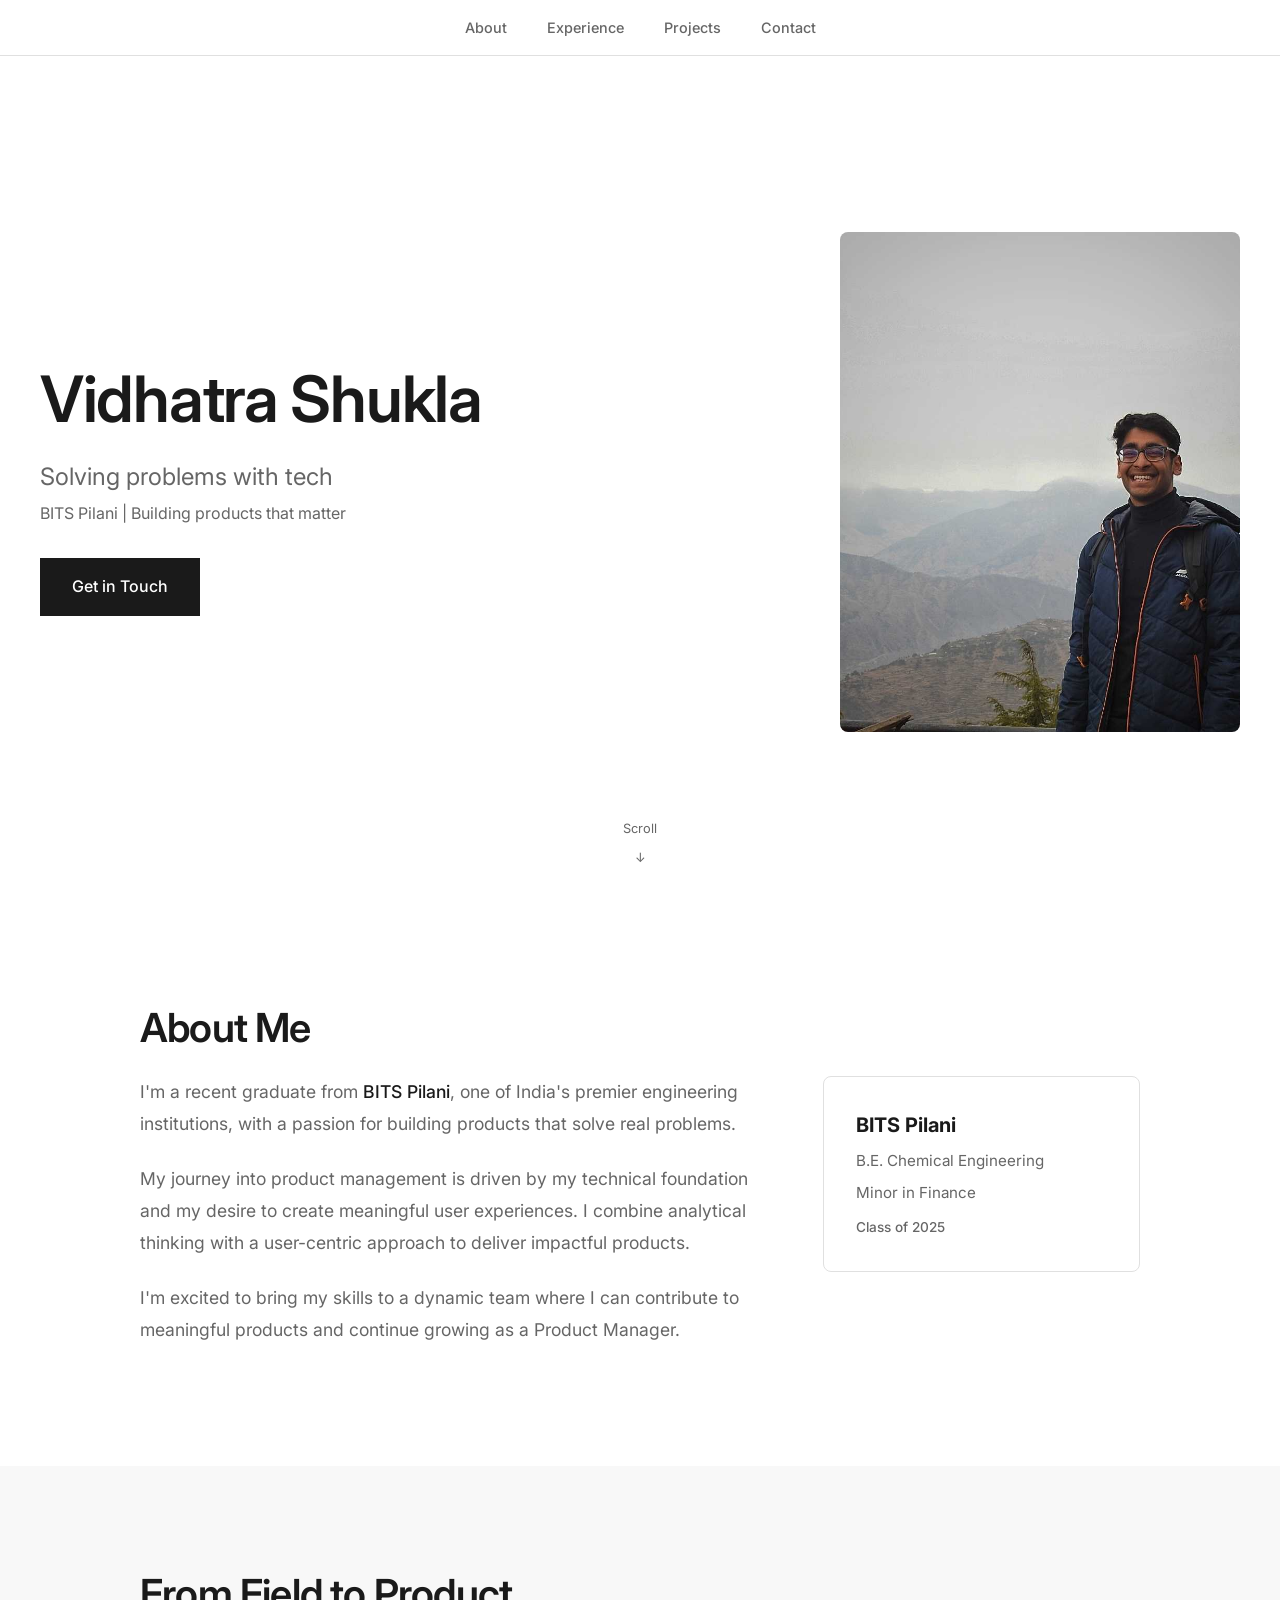
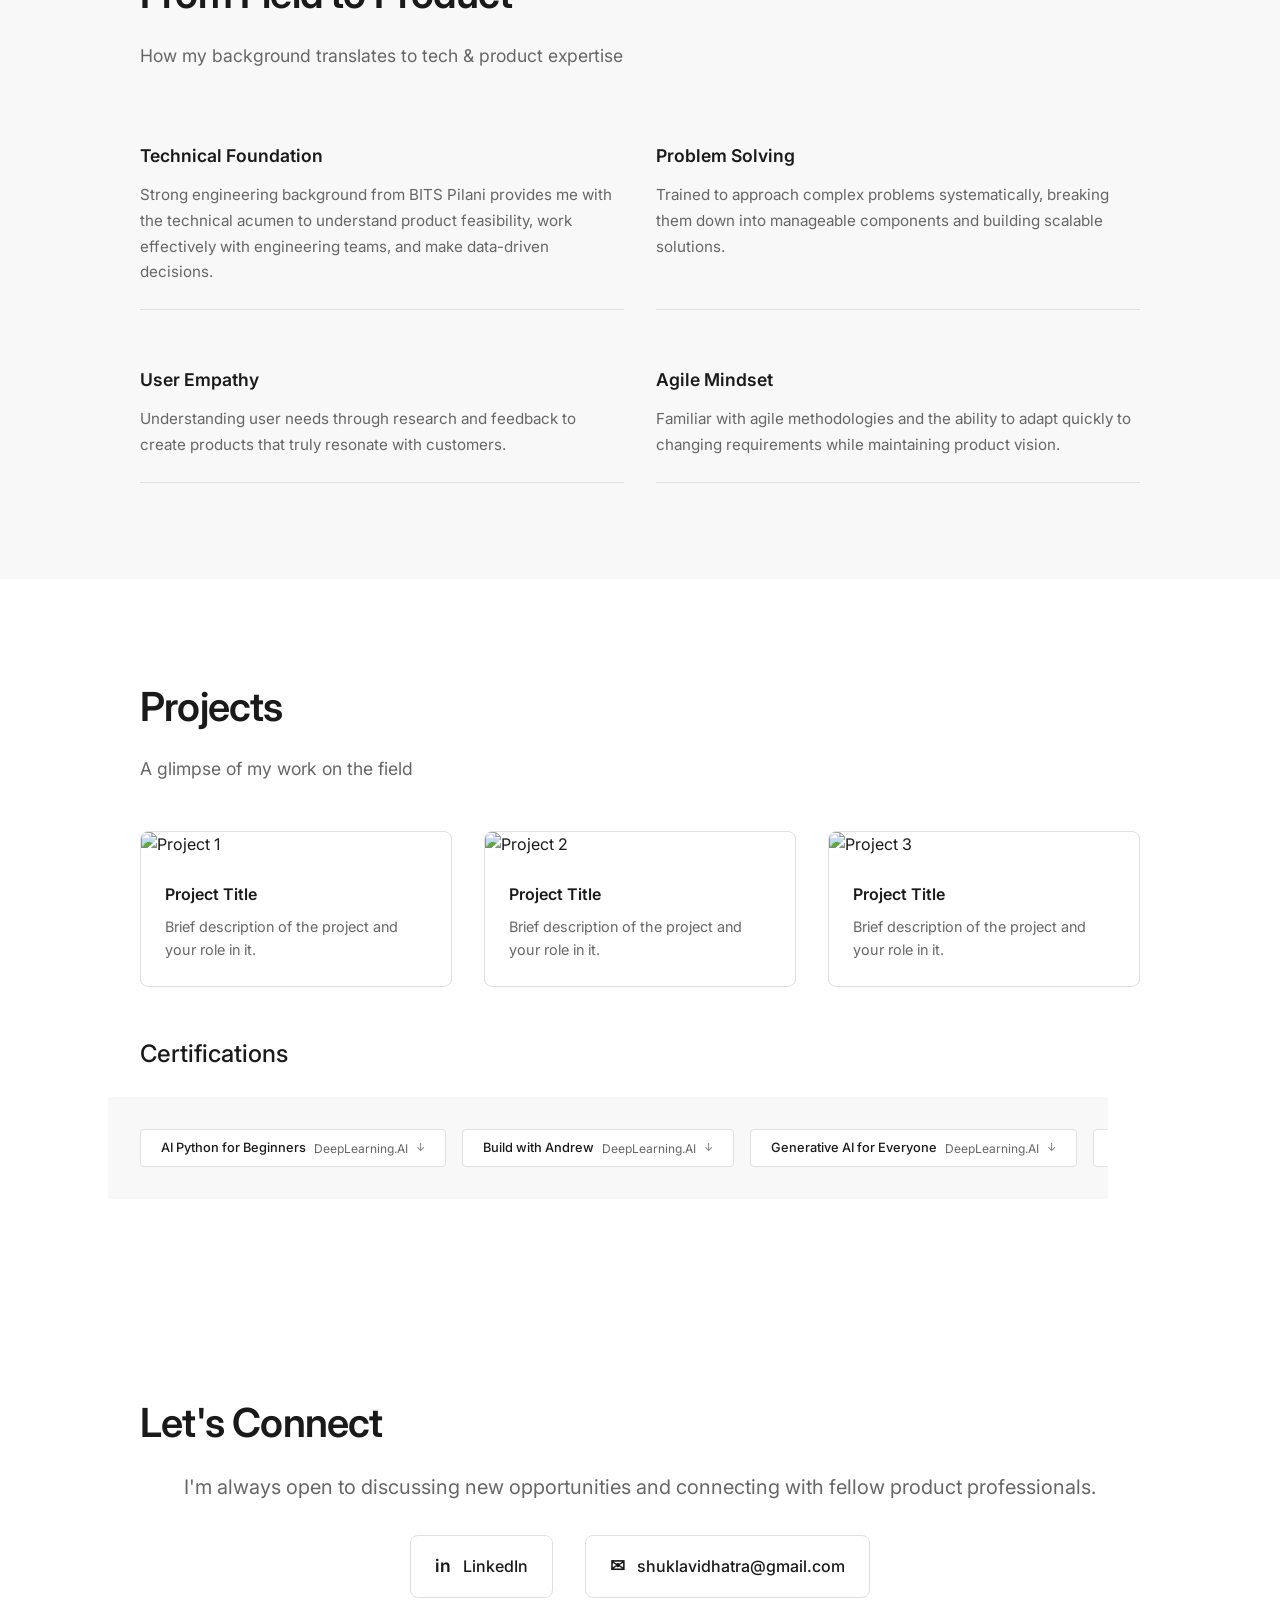
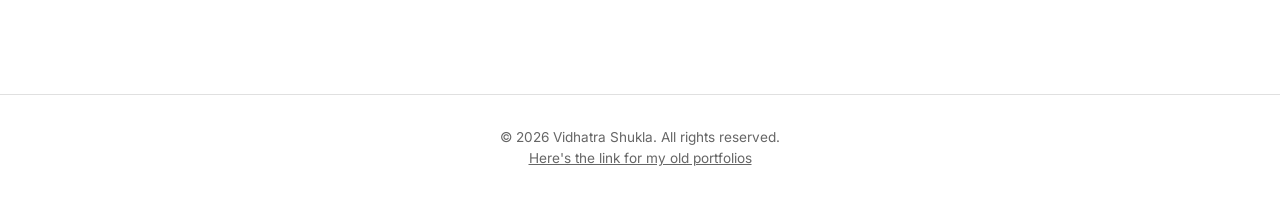
==== index.html @ 0bc6d3aa "Inline certificates in HTML to fix production loading issue" ====
<!DOCTYPE html>
<html lang="en">
<head>
    <meta charset="UTF-8">
    <meta name="viewport" content="width=device-width, initial-scale=1.0">
    <title>Vidhatra Shukla</title>
    <link rel="stylesheet" href="style.css">
    <link rel="preconnect" href="https://fonts.googleapis.com">
    <link rel="preconnect" href="https://fonts.gstatic.com" crossorigin>
    <link href="https://fonts.googleapis.com/css2?family=Inter:wght@300;400;500;600&display=swap" rel="stylesheet">
</head>
<body>
    <nav class="navbar">
        <div class="nav-links">
            <a href="#about">About</a>
            <a href="#experience">Experience</a>
            <a href="#projects">Projects</a>
            <a href="#contact">Contact</a>
        </div>
    </nav>

    <section id="hero" class="hero">
        <div class="hero-content">
            <div class="hero-text">
                <h1>Vidhatra Shukla</h1>
                <p class="tagline">Solving problems with tech</p>
                <p class="tagline-sub">BITS Pilani | Building products that matter</p>
                <a href="#contact" class="cta-button">Get in Touch</a>
            </div>
            <div class="hero-image">
                <img src="assets/images/vidhatra.jpg" alt="Vidhatra Shukla">
            </div>
        </div>
        <div class="scroll-indicator">
            <span>Scroll</span>
            <div class="arrow">↓</div>
        </div>
    </section>

    <section id="about" class="section">
        <div class="container">
            <h2 class="section-title">About Me</h2>
            <div class="about-content">
                <div class="about-text">
                    <p>I'm a recent graduate from <strong>BITS Pilani</strong>, one of India's premier engineering institutions, with a passion for building products that solve real problems.</p>
                    <p>My journey into product management is driven by my technical foundation and my desire to create meaningful user experiences. I combine analytical thinking with a user-centric approach to deliver impactful products.</p>
                    <p>I'm excited to bring my skills to a dynamic team where I can contribute to meaningful products and continue growing as a Product Manager.</p>
                </div>
                <div class="about-highlight">
                    <div class="highlight-card">
                        <h3>BITS Pilani</h3>
                        <p>B.E. Chemical Engineering</p>
                        <p>Minor in Finance</p>
                        <span class="year">Class of 2025</span>
                    </div>
                </div>
            </div>
        </div>
    </section>

    <section id="experience" class="section bg-light">
        <div class="container">
            <h2 class="section-title">From Field to Product</h2>
            <p class="section-subtitle">How my background translates to tech & product expertise</p>
            <div class="expertise-grid">
                <div class="expertise-card">
                    <h3>Technical Foundation</h3>
                    <p>Strong engineering background from BITS Pilani provides me with the technical acumen to understand product feasibility, work effectively with engineering teams, and make data-driven decisions.</p>
                </div>
                <div class="expertise-card">
                    <h3>Problem Solving</h3>
                    <p>Trained to approach complex problems systematically, breaking them down into manageable components and building scalable solutions.</p>
                </div>
                <div class="expertise-card">
                    <h3>User Empathy</h3>
                    <p>Understanding user needs through research and feedback to create products that truly resonate with customers.</p>
                </div>
                <div class="expertise-card">
                    <h3>Agile Mindset</h3>
                    <p>Familiar with agile methodologies and the ability to adapt quickly to changing requirements while maintaining product vision.</p>
                </div>
            </div>
        </div>
    </section>

    <section id="projects" class="section">
        <div class="container">
            <h2 class="section-title">Projects</h2>
            <p class="section-subtitle">A glimpse of my work on the field</p>
            <div class="projects-grid">
                <div class="project-card">
                    <div class="project-image">
                        <img src="https://placehold.co/600x400/1a1a1a/fff?text=Project+1" alt="Project 1">
                    </div>
                    <div class="project-content">
                        <h3>Project Title</h3>
                        <p>Brief description of the project and your role in it.</p>
                    </div>
                </div>
                <div class="project-card">
                    <div class="project-image">
                        <img src="https://placehold.co/600x400/1a1a1a/fff?text=Project+2" alt="Project 2">
                    </div>
                    <div class="project-content">
                        <h3>Project Title</h3>
                        <p>Brief description of the project and your role in it.</p>
                    </div>
                </div>
                <div class="project-card">
                    <div class="project-image">
                        <img src="https://placehold.co/600x400/1a1a1a/fff?text=Project+3" alt="Project 3">
                    </div>
                    <div class="project-content">
                        <h3>Project Title</h3>
                        <p>Brief description of the project and your role in it.</p>
                    </div>
                </div>
            </div>
            
            <h3 class="subsection-title">Certifications</h3>
            <div class="cert-slider">
                <div class="cert-track" id="cert-track">
                </div>
            </div>
        </div>
    </section>

    <section id="contact" class="section">
        <div class="container">
            <h2 class="section-title">Let's Connect</h2>
            <p class="contact-text">I'm always open to discussing new opportunities and connecting with fellow product professionals.</p>
            <div class="contact-links">
                <a href="https://www.linkedin.com/in/vidhatra-shukla/" target="_blank" class="contact-link">
                    <span class="link-icon">in</span>
                    LinkedIn
                </a>
                <a href="mailto:shuklavidhatra@gmail.com" class="contact-link">
                    <span class="link-icon">✉</span>
                    shuklavidhatra@gmail.com
                </a>
            </div>
        </div>
    </section>

    <footer>
        <p>© 2026 Vidhatra Shukla. All rights reserved.</p>
        <p><a href="old-portfolios/">Here's the link for my old portfolios</a></p>
    </footer>

    <script>
        const certificates = [
            {
                name: "AI Python for Beginners",
                issuer: "DeepLearning.AI",
                url: "https://learn.deeplearning.ai/courses/ai-python-for-beginners"
            },
            {
                name: "Build with Andrew",
                issuer: "DeepLearning.AI",
                url: "https://learn.deeplearning.ai/courses/build-with-andrew"
            },
            {
                name: "Generative AI for Everyone",
                issuer: "DeepLearning.AI",
                url: "https://learn.deeplearning.ai/courses/generative-ai-for-everyone"
            },
            {
                name: "Orchestrating Workflows for GenAI",
                issuer: "DeepLearning.AI",
                url: "https://learn.deeplearning.ai/courses/orchestrating-workflows-for-genai-applications"
            }
        ];

        document.addEventListener('DOMContentLoaded', function() {
            document.querySelectorAll('a[href^="#"]').forEach(anchor => {
                anchor.addEventListener('click', function (e) {
                    e.preventDefault();
                    document.querySelector(this.getAttribute('href')).scrollIntoView({
                        behavior: 'smooth'
                    });
                });
            });

            const certTrack = document.getElementById('cert-track');
            if (certTrack) {
                certificates.forEach(cert => {
                    const certCard = document.createElement('a');
                    certCard.className = 'cert-card';
                    certCard.href = cert.url;
                    certCard.target = '_blank';
                    certCard.innerHTML = '<h3>' + cert.name + '</h3><p>' + cert.issuer + '</p><span class="cert-icon">↓</span>';
                    certTrack.appendChild(certCard);
                });

                certTrack.innerHTML += certTrack.innerHTML;
            }
        });
    </script>
</body>
</html>
---- style.css ----
* {
    margin: 0;
    padding: 0;
    box-sizing: border-box;
}

:root {
    --bg-primary: #ffffff;
    --bg-secondary: #f8f8f8;
    --text-primary: #1a1a1a;
    --text-secondary: #666666;
    --accent: #1a1a1a;
    --border: #e0e0e0;
    --font-main: 'Inter', -apple-system, BlinkMacSystemFont, sans-serif;
}

html {
    scroll-behavior: smooth;
}

body {
    font-family: var(--font-main);
    background-color: var(--bg-primary);
    color: var(--text-primary);
    line-height: 1.6;
}

/* Navigation */
.navbar {
    position: fixed;
    top: 0;
    left: 0;
    right: 0;
    background: rgba(255, 255, 255, 0.95);
    backdrop-filter: blur(10px);
    z-index: 1000;
    padding: 1rem 2rem;
    border-bottom: 1px solid var(--border);
}

.nav-links {
    display: flex;
    justify-content: center;
    gap: 2.5rem;
}

.nav-links a {
    text-decoration: none;
    color: var(--text-secondary);
    font-size: 0.9rem;
    font-weight: 500;
    transition: color 0.3s ease;
}

.nav-links a:hover {
    color: var(--text-primary);
}

/* Hero Section */
.hero {
    min-height: 100vh;
    display: flex;
    flex-direction: column;
    justify-content: center;
    padding: 6rem 2rem 2rem;
    position: relative;
}

.hero-content {
    max-width: 1200px;
    margin: 0 auto;
    display: flex;
    align-items: center;
    justify-content: space-between;
    gap: 4rem;
    width: 100%;
}

.hero-text {
    flex: 1;
}

.hero-text h1 {
    font-size: 4rem;
    font-weight: 600;
    letter-spacing: -0.02em;
    margin-bottom: 0.5rem;
}

.tagline {
    font-size: 1.5rem;
    color: var(--text-secondary);
    font-weight: 400;
    margin-bottom: 0.25rem;
}

.tagline-sub {
    font-size: 1rem;
    color: var(--text-secondary);
    margin-bottom: 2rem;
}

.cta-button {
    display: inline-block;
    padding: 1rem 2rem;
    background: var(--text-primary);
    color: white;
    text-decoration: none;
    font-weight: 500;
    transition: all 0.3s ease;
}

.cta-button:hover {
    background: #333;
    transform: translateY(-2px);
}

.hero-image {
    flex: 0 0 400px;
    display: flex;
    justify-content: center;
}

.hero-image img {
    width: 100%;
    height: 500px;
    object-fit: cover;
    object-position: center;
    border-radius: 8px;
}

.scroll-indicator {
    position: absolute;
    bottom: 2rem;
    left: 50%;
    transform: translateX(-50%);
    display: flex;
    flex-direction: column;
    align-items: center;
    gap: 0.5rem;
    color: var(--text-secondary);
    font-size: 0.8rem;
}

.arrow {
    animation: bounce 2s infinite;
}

@keyframes bounce {
    0%, 20%, 50%, 80%, 100% { transform: translateY(0); }
    40% { transform: translateY(10px); }
    60% { transform: translateY(5px); }
}

/* Sections */
.section {
    padding: 6rem 2rem;
}

.container {
    max-width: 1000px;
    margin: 0 auto;
}

.bg-light {
    background-color: var(--bg-secondary);
}

.section-title {
    font-size: 2.5rem;
    font-weight: 600;
    margin-bottom: 1rem;
    letter-spacing: -0.02em;
}

.section-subtitle {
    font-size: 1.1rem;
    color: var(--text-secondary);
    margin-bottom: 3rem;
}

/* About Section */
.about-content {
    display: grid;
    grid-template-columns: 2fr 1fr;
    gap: 3rem;
    align-items: start;
}

.about-text p {
    font-size: 1.1rem;
    color: var(--text-secondary);
    margin-bottom: 1.5rem;
    line-height: 1.8;
}

.about-text strong {
    color: var(--text-primary);
    font-weight: 500;
}

.highlight-card {
    background: var(--bg-primary);
    padding: 2rem;
    border: 1px solid var(--border);
    border-radius: 8px;
}

.highlight-card h3 {
    font-size: 1.25rem;
    margin-bottom: 0.5rem;
}

.highlight-card p {
    color: var(--text-secondary);
    font-size: 0.95rem;
    margin-bottom: 0.5rem;
}

.highlight-card .year {
    font-size: 0.85rem;
    color: var(--text-secondary);
    font-weight: 500;
}

/* Certifications - Horizontal Moving Band */
.cert-slider {
    overflow: hidden;
    width: 100%;
    padding: 2rem 0;
    background: var(--bg-secondary);
    margin: 0 -2rem;
    padding-left: 2rem;
    padding-right: 2rem;
}

.cert-track {
    display: flex;
    gap: 1rem;
    width: max-content;
    animation: scroll 45s linear infinite;
}

.cert-track:hover {
    animation-play-state: paused;
}

@keyframes scroll {
    0% { transform: translateX(0); }
    100% { transform: translateX(-50%); }
}

.cert-card {
    flex: 0 0 auto;
    background: var(--bg-primary);
    padding: 0.5rem 1.25rem;
    border: 1px solid var(--border);
    border-radius: 4px;
    white-space: nowrap;
    transition: all 0.3s ease;
    text-decoration: none;
    color: var(--text-primary);
    display: inline-flex;
    align-items: center;
    cursor: pointer;
}

.cert-card:hover {
    border-color: var(--text-primary);
    background: var(--text-primary);
    color: var(--bg-primary);
}

.cert-card h3 {
    font-size: 0.8rem;
    font-weight: 500;
    margin: 0;
    display: inline;
}

.cert-card p {
    font-size: 0.75rem;
    color: var(--text-secondary);
    margin: 0;
    display: inline;
    margin-left: 0.5rem;
}

.cert-card:hover p {
    color: var(--bg-primary);
    opacity: 0.8;
}

.cert-icon {
    margin-left: 0.5rem;
    font-size: 0.7rem;
    opacity: 0.6;
}

.cert-card:hover .cert-icon {
    opacity: 1;
}

.subsection-title {
    font-size: 1.5rem;
    font-weight: 500;
    margin-top: 3rem;
    margin-bottom: 1.5rem;
    color: var(--text-primary);
}

.cert-download {
    display: inline-block;
    font-size: 0.85rem;
    color: var(--text-primary);
    text-decoration: underline;
    font-weight: 500;
}

.cert-download:hover {
    color: var(--text-secondary);
}

/* Expertise */
.expertise-grid {
    display: grid;
    grid-template-columns: repeat(2, 1fr);
    gap: 2rem;
}

.expertise-card {
    padding: 1.5rem 0;
    border-bottom: 1px solid var(--border);
}

.expertise-card h3 {
    font-size: 1.1rem;
    font-weight: 600;
    margin-bottom: 0.75rem;
}

.expertise-card p {
    color: var(--text-secondary);
    font-size: 0.95rem;
    line-height: 1.7;
}

/* Projects */
.projects-grid {
    display: grid;
    grid-template-columns: repeat(3, 1fr);
    gap: 2rem;
}

.project-card {
    background: var(--bg-primary);
    border-radius: 8px;
    overflow: hidden;
    border: 1px solid var(--border);
    transition: all 0.3s ease;
}

.project-card:hover {
    transform: translateY(-4px);
    box-shadow: 0 10px 30px rgba(0, 0, 0, 0.1);
}

.project-image img {
    width: 100%;
    height: 200px;
    object-fit: cover;
}

.project-content {
    padding: 1.5rem;
}

.project-content h3 {
    font-size: 1rem;
    font-weight: 600;
    margin-bottom: 0.5rem;
}

.project-content p {
    font-size: 0.9rem;
    color: var(--text-secondary);
}

/* Contact */
.contact-text {
    font-size: 1.25rem;
    color: var(--text-secondary);
    margin-bottom: 2rem;
    text-align: center;
}

.contact-links {
    display: flex;
    justify-content: center;
    gap: 2rem;
}

.contact-link {
    display: flex;
    align-items: center;
    gap: 0.75rem;
    text-decoration: none;
    color: var(--text-primary);
    font-size: 1rem;
    font-weight: 500;
    padding: 1rem 1.5rem;
    border: 1px solid var(--border);
    border-radius: 8px;
    transition: all 0.3s ease;
}

.contact-link:hover {
    border-color: var(--text-primary);
    background: var(--bg-secondary);
}

.link-icon {
    font-weight: 600;
    font-size: 1.1rem;
}

/* Footer */
footer {
    padding: 2rem;
    text-align: center;
    border-top: 1px solid var(--border);
    color: var(--text-secondary);
    font-size: 0.85rem;
}

footer a {
    color: var(--text-secondary);
    text-decoration: underline;
}

footer a:hover {
    color: var(--text-primary);
}

/* Responsive */
@media (max-width: 900px) {
    .hero-content {
        flex-direction: column-reverse;
        text-align: center;
        gap: 2rem;
    }

    .hero-text h1 {
        font-size: 2.5rem;
    }

    .hero-image {
        flex: 0 0 auto;
    }

    .hero-image img {
        height: 350px;
        width: 280px;
    }

    .about-content {
        grid-template-columns: 1fr;
    }

    .expertise-grid {
        grid-template-columns: 1fr;
    }

    .projects-grid {
        grid-template-columns: 1fr;
    }

    .nav-links {
        gap: 1.5rem;
    }

    .nav-links a {
        font-size: 0.8rem;
    }
}
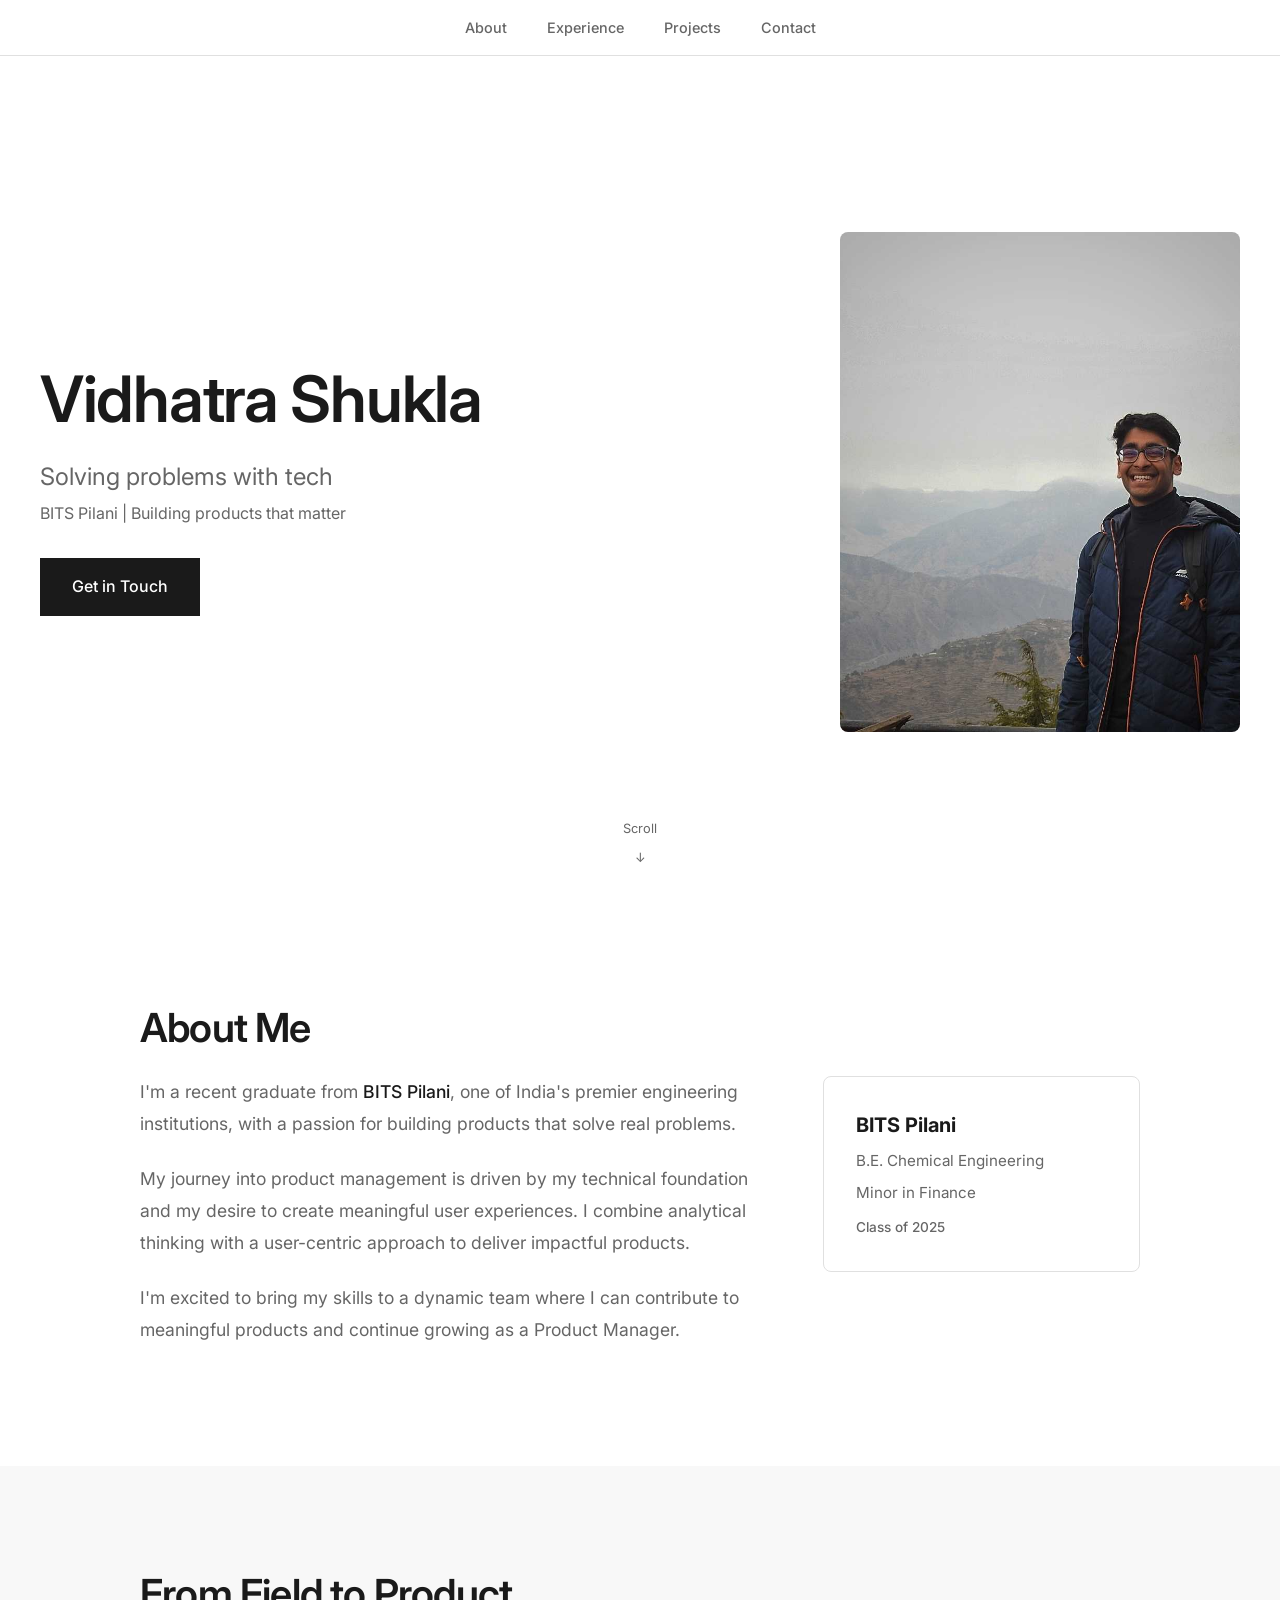
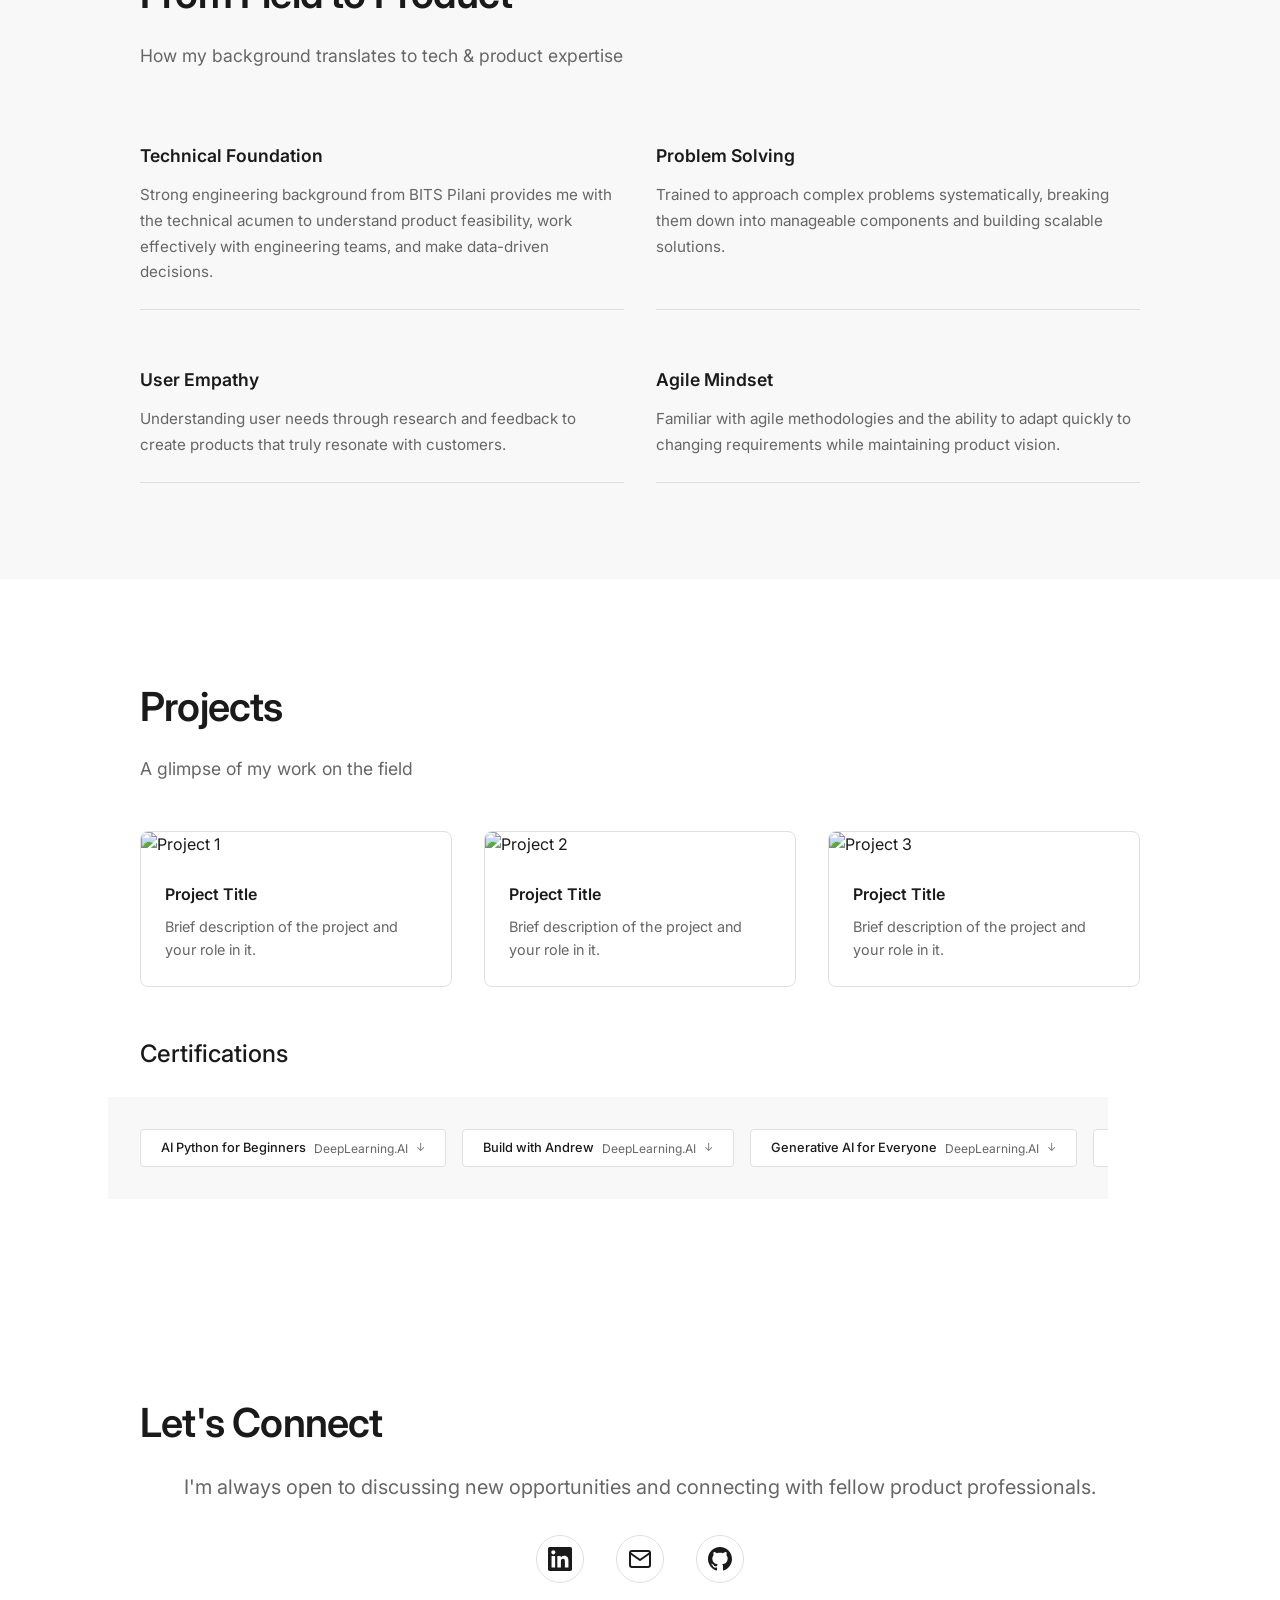
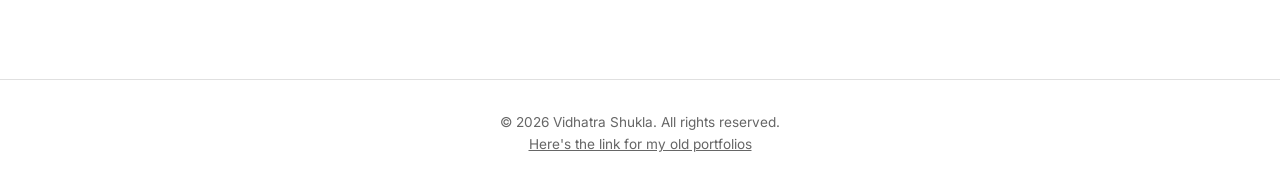
==== commit 4645d567: "Update contact section with icon-only links and add GitHub" ====
--- a/index.html
+++ b/index.html
@@ -130,13 +130,14 @@
             <h2 class="section-title">Let's Connect</h2>
             <p class="contact-text">I'm always open to discussing new opportunities and connecting with fellow product professionals.</p>
             <div class="contact-links">
-                <a href="https://www.linkedin.com/in/vidhatra-shukla/" target="_blank" class="contact-link">
-                    <span class="link-icon">in</span>
-                    LinkedIn
+                <a href="https://www.linkedin.com/in/vidhatra-shukla/" target="_blank" class="contact-icon" title="LinkedIn">
+                    <svg xmlns="http://www.w3.org/2000/svg" width="24" height="24" viewBox="0 0 24 24" fill="currentColor"><path d="M20.447 20.452h-3.554v-5.569c0-1.328-.027-3.037-1.852-3.037-1.853 0-2.136 1.445-2.136 2.939v5.667H9.351V9h3.414v1.561h.046c.477-.9 1.637-1.85 3.37-1.85 3.601 0 4.267 2.37 4.267 5.455v6.286zM5.337 7.433c-1.144 0-2.063-.926-2.063-2.065 0-1.138.92-2.063 2.063-2.063 1.14 0 2.064.925 2.064 2.063 0 1.139-.925 2.065-2.064 2.065zm1.782 13.019H3.555V9h3.564v11.452zM22.225 0H1.771C.792 0 0 .774 0 1.729v20.542C0 23.227.792 24 1.771 24h20.451C23.2 24 24 23.227 24 22.271V1.729C24 .774 23.2 0 22.222 0h.003z"/></svg>
                 </a>
-                <a href="mailto:shuklavidhatra@gmail.com" class="contact-link">
-                    <span class="link-icon">✉</span>
-                    shuklavidhatra@gmail.com
+                <a href="mailto:shuklavidhatra@gmail.com" class="contact-icon" title="Email">
+                    <svg xmlns="http://www.w3.org/2000/svg" width="24" height="24" viewBox="0 0 24 24" fill="none" stroke="currentColor" stroke-width="2" stroke-linecap="round" stroke-linejoin="round"><path d="M4 4h16c1.1 0 2 .9 2 2v12c0 1.1-.9 2-2 2H4c-1.1 0-2-.9-2-2V6c0-1.1.9-2 2-2z"></path><polyline points="22,6 12,13 2,6"></polyline></svg>
+                </a>
+                <a href="https://github.com/vidhatrashukla" target="_blank" class="contact-icon" title="GitHub">
+                    <svg xmlns="http://www.w3.org/2000/svg" width="24" height="24" viewBox="0 0 24 24" fill="currentColor"><path d="M12 0c-6.626 0-12 5.373-12 12 0 5.302 3.438 9.8 8.207 11.387.599.111.793-.261.793-.577v-2.234c-3.338.726-4.033-1.416-4.033-1.416-.546-1.387-1.333-1.756-1.333-1.756-1.089-.745.083-.729.083-.729 1.205.084 1.839 1.237 1.839 1.237 1.07 1.834 2.807 1.304 3.492.997.107-.775.418-1.305.762-1.604-2.665-.305-5.467-1.334-5.467-5.931 0-1.311.469-2.381 1.236-3.221-.124-.303-.535-1.524.117-3.176 0 0 1.008-.322 3.301 1.23.957-.266 1.983-.399 3.003-.404 1.02.005 2.047.138 3.006.404 2.291-1.552 3.297-1.23 3.297-1.23.653 1.653.242 2.874.118 3.176.77.84 1.235 1.911 1.235 3.221 0 4.609-2.807 5.624-5.479 5.921.43.372.823 1.102.823 2.222v3.293c0 .319.192.694.801.576 4.765-1.589 8.199-6.086 8.199-11.386 0-6.627-5.373-12-12-12z"/></svg>
                 </a>
             </div>
         </div>
--- a/style.css
+++ b/style.css
@@ -400,28 +400,22 @@
     gap: 2rem;
 }
 
-.contact-link {
+.contact-icon {
     display: flex;
     align-items: center;
-    gap: 0.75rem;
-    text-decoration: none;
-    color: var(--text-primary);
-    font-size: 1rem;
-    font-weight: 500;
-    padding: 1rem 1.5rem;
+    justify-content: center;
+    width: 48px;
+    height: 48px;
     border: 1px solid var(--border);
-    border-radius: 8px;
+    border-radius: 50%;
+    color: var(--text-primary);
     transition: all 0.3s ease;
 }
 
-.contact-link:hover {
+.contact-icon:hover {
     border-color: var(--text-primary);
-    background: var(--bg-secondary);
-}
-
-.link-icon {
-    font-weight: 600;
-    font-size: 1.1rem;
+    background: var(--text-primary);
+    color: var(--bg-primary);
 }
 
 /* Footer */
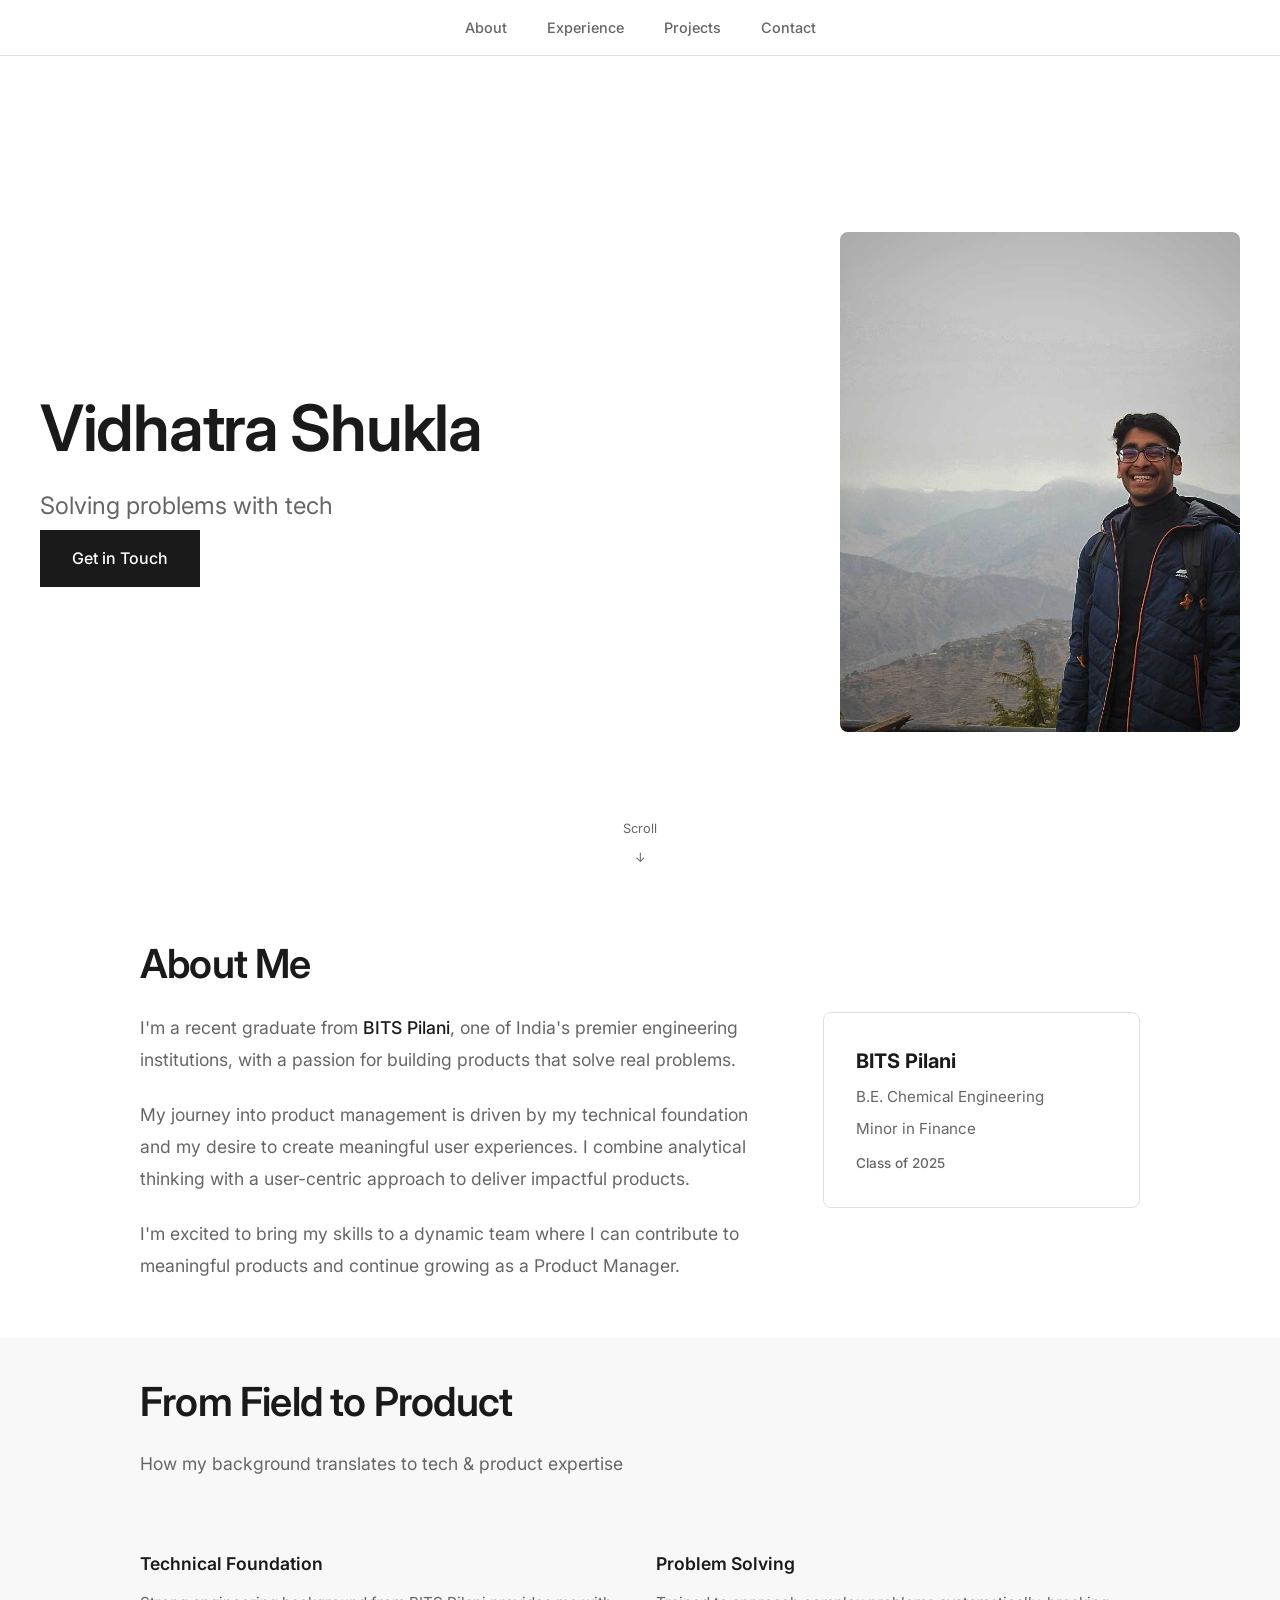
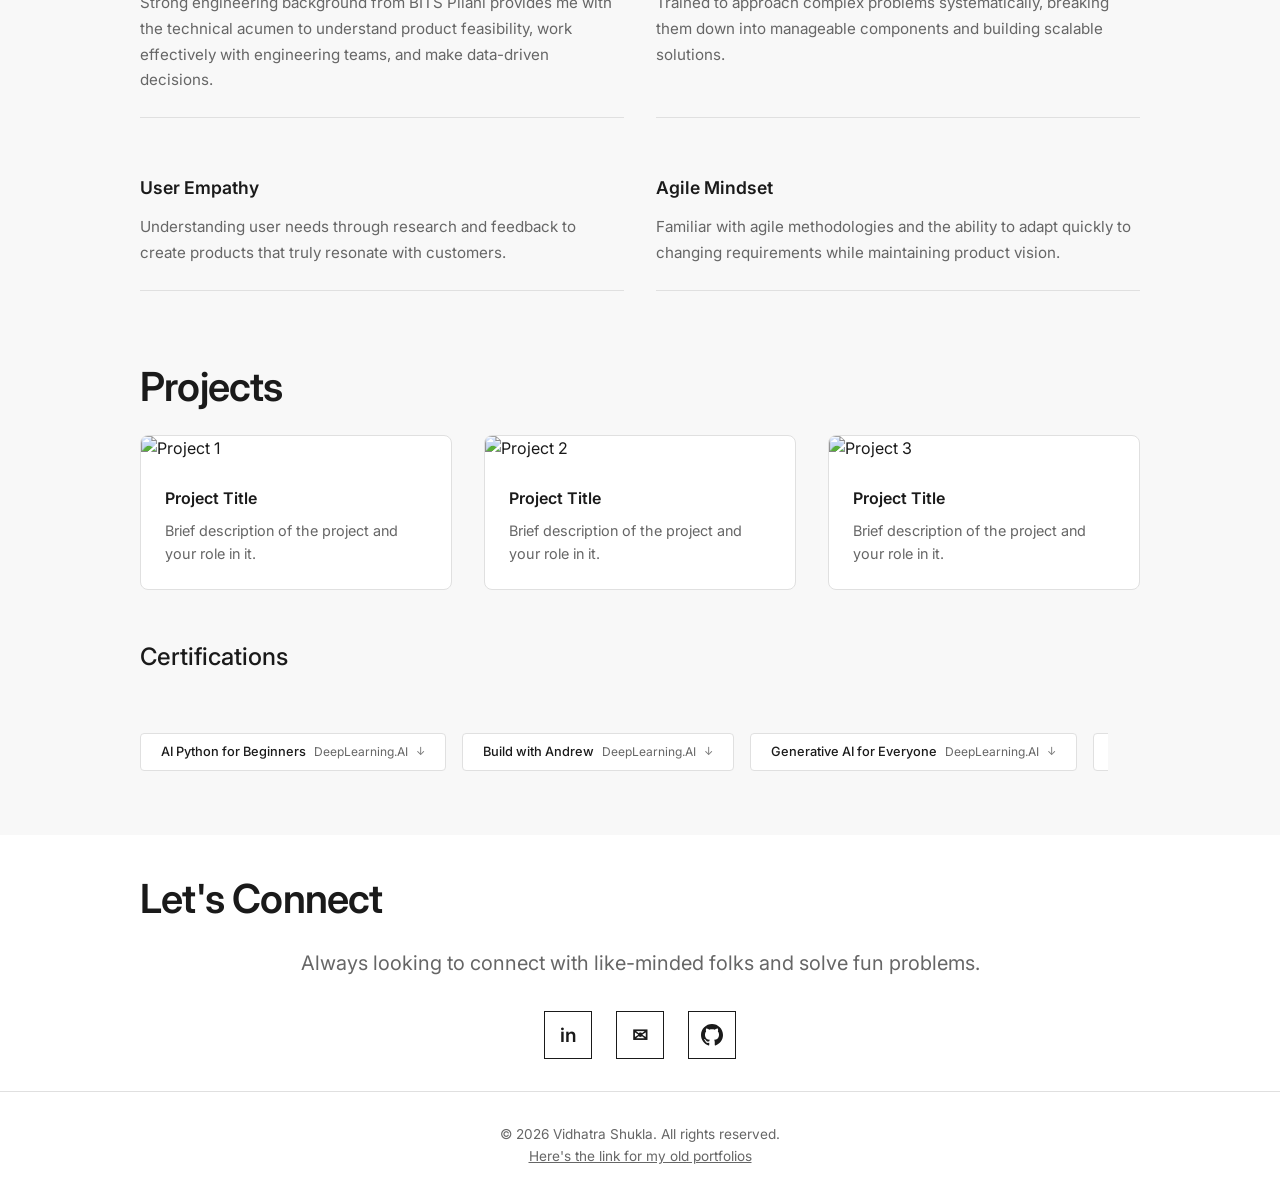
==== commit 47cc2847: "chore: fixes" ====
--- a/index.html
+++ b/index.html
@@ -24,7 +24,6 @@
             <div class="hero-text">
                 <h1>Vidhatra Shukla</h1>
                 <p class="tagline">Solving problems with tech</p>
-                <p class="tagline-sub">BITS Pilani | Building products that matter</p>
                 <a href="#contact" class="cta-button">Get in Touch</a>
             </div>
             <div class="hero-image">
@@ -83,10 +82,9 @@
         </div>
     </section>
 
-    <section id="projects" class="section">
+    <section id="projects" class="section bg-light">
         <div class="container">
             <h2 class="section-title">Projects</h2>
-            <p class="section-subtitle">A glimpse of my work on the field</p>
             <div class="projects-grid">
                 <div class="project-card">
                     <div class="project-image">
@@ -128,16 +126,12 @@
     <section id="contact" class="section">
         <div class="container">
             <h2 class="section-title">Let's Connect</h2>
-            <p class="contact-text">I'm always open to discussing new opportunities and connecting with fellow product professionals.</p>
+            <p class="contact-text">Always looking to connect with like-minded folks and solve fun problems.</p>
             <div class="contact-links">
-                <a href="https://www.linkedin.com/in/vidhatra-shukla/" target="_blank" class="contact-icon" title="LinkedIn">
-                    <svg xmlns="http://www.w3.org/2000/svg" width="24" height="24" viewBox="0 0 24 24" fill="currentColor"><path d="M20.447 20.452h-3.554v-5.569c0-1.328-.027-3.037-1.852-3.037-1.853 0-2.136 1.445-2.136 2.939v5.667H9.351V9h3.414v1.561h.046c.477-.9 1.637-1.85 3.37-1.85 3.601 0 4.267 2.37 4.267 5.455v6.286zM5.337 7.433c-1.144 0-2.063-.926-2.063-2.065 0-1.138.92-2.063 2.063-2.063 1.14 0 2.064.925 2.064 2.063 0 1.139-.925 2.065-2.064 2.065zm1.782 13.019H3.555V9h3.564v11.452zM22.225 0H1.771C.792 0 0 .774 0 1.729v20.542C0 23.227.792 24 1.771 24h20.451C23.2 24 24 23.227 24 22.271V1.729C24 .774 23.2 0 22.222 0h.003z"/></svg>
-                </a>
-                <a href="mailto:shuklavidhatra@gmail.com" class="contact-icon" title="Email">
-                    <svg xmlns="http://www.w3.org/2000/svg" width="24" height="24" viewBox="0 0 24 24" fill="none" stroke="currentColor" stroke-width="2" stroke-linecap="round" stroke-linejoin="round"><path d="M4 4h16c1.1 0 2 .9 2 2v12c0 1.1-.9 2-2 2H4c-1.1 0-2-.9-2-2V6c0-1.1.9-2 2-2z"></path><polyline points="22,6 12,13 2,6"></polyline></svg>
-                </a>
-                <a href="https://github.com/vidhatrashukla" target="_blank" class="contact-icon" title="GitHub">
-                    <svg xmlns="http://www.w3.org/2000/svg" width="24" height="24" viewBox="0 0 24 24" fill="currentColor"><path d="M12 0c-6.626 0-12 5.373-12 12 0 5.302 3.438 9.8 8.207 11.387.599.111.793-.261.793-.577v-2.234c-3.338.726-4.033-1.416-4.033-1.416-.546-1.387-1.333-1.756-1.333-1.756-1.089-.745.083-.729.083-.729 1.205.084 1.839 1.237 1.839 1.237 1.07 1.834 2.807 1.304 3.492.997.107-.775.418-1.305.762-1.604-2.665-.305-5.467-1.334-5.467-5.931 0-1.311.469-2.381 1.236-3.221-.124-.303-.535-1.524.117-3.176 0 0 1.008-.322 3.301 1.23.957-.266 1.983-.399 3.003-.404 1.02.005 2.047.138 3.006.404 2.291-1.552 3.297-1.23 3.297-1.23.653 1.653.242 2.874.118 3.176.77.84 1.235 1.911 1.235 3.221 0 4.609-2.807 5.624-5.479 5.921.43.372.823 1.102.823 2.222v3.293c0 .319.192.694.801.576 4.765-1.589 8.199-6.086 8.199-11.386 0-6.627-5.373-12-12-12z"/></svg>
+                <a href="https://www.linkedin.com/in/vidhatra-shukla/" target="_blank" class="contact-link">in</a>
+                <a href="mailto:shuklavidhatra@gmail.com" class="contact-link">✉</a>
+                <a href="https://github.com/vidhatrashukla" target="_blank" class="contact-link">
+                    <svg xmlns="http://www.w3.org/2000/svg" width="20" height="20" viewBox="0 0 24 24" fill="currentColor"><path d="M12 0c-6.626 0-12 5.373-12 12 0 5.302 3.438 9.8 8.207 11.387.599.111.793-.261.793-.577v-2.234c-3.338.726-4.033-1.416-4.033-1.416-.546-1.387-1.333-1.756-1.333-1.756-1.089-.745.083-.729.083-.729 1.205.084 1.839 1.237 1.839 1.237 1.07 1.834 2.807 1.304 3.492.997.107-.775.418-1.305.762-1.604-2.665-.305-5.467-1.334-5.467-5.931 0-1.311.469-2.381 1.236-3.221-.124-.303-.535-1.524.117-3.176 0 0 1.008-.322 3.301 1.23.957-.266 1.983-.399 3.003-.404 1.02.005 2.047.138 3.006.404 2.291-1.552 3.297-1.23 3.297-1.23.653 1.653.242 2.874.118 3.176.77.84 1.235 1.911 1.235 3.221 0 4.609-2.807 5.624-5.479 5.921.43.372.823 1.102.823 2.222v3.293c0 .319.192.694.801.576 4.765-1.589 8.199-6.086 8.199-11.386 0-6.627-5.373-12-12-12z"/></svg>
                 </a>
             </div>
         </div>
--- a/style.css
+++ b/style.css
@@ -154,7 +154,7 @@
 
 /* Sections */
 .section {
-    padding: 6rem 2rem;
+    padding: 2rem 2rem;
 }
 
 .container {
@@ -397,25 +397,31 @@
 .contact-links {
     display: flex;
     justify-content: center;
-    gap: 2rem;
-}
-
-.contact-icon {
+    gap: 1.5rem;
+}
+
+.contact-link {
     display: flex;
     align-items: center;
     justify-content: center;
     width: 48px;
     height: 48px;
-    border: 1px solid var(--border);
-    border-radius: 50%;
-    color: var(--text-primary);
-    transition: all 0.3s ease;
-}
-
-.contact-icon:hover {
-    border-color: var(--text-primary);
-    background: var(--text-primary);
-    color: var(--bg-primary);
+    text-decoration: none;
+    color: #1a1a1a;
+    border: 1px solid #1a1a1a;
+    font-weight: 600;
+    font-size: 1.2rem;
+    transition: all 0.2s ease;
+}
+
+.contact-link svg {
+    width: 22px;
+    height: 22px;
+}
+
+.contact-link:hover {
+    background: #1a1a1a;
+    color: #ffffff;
 }
 
 /* Footer */
@@ -477,3 +483,98 @@
         font-size: 0.8rem;
     }
 }
+
+/* Volunteering */
+.volunteering-grid {
+    display: grid;
+    grid-template-columns: repeat(auto-fit, minmax(280px, 1fr));
+    gap: 1.5rem;
+}
+
+.volunteer-card {
+    background: var(--bg-primary);
+    padding: 1.5rem;
+    border: 1px solid var(--border);
+    border-radius: 4px;
+    transition: all 0.3s ease;
+}
+
+.volunteer-card:hover {
+    border-color: var(--text-primary);
+}
+
+.volunteer-card h3 {
+    font-size: 1.1rem;
+    font-weight: 600;
+    margin-bottom: 0.5rem;
+}
+
+.volunteer-role {
+    font-size: 0.9rem;
+    color: var(--text-secondary);
+    margin-bottom: 0.75rem;
+}
+
+.volunteer-desc {
+    font-size: 0.9rem;
+    color: var(--text-secondary);
+    line-height: 1.6;
+}
+
+/* Hobbies & Travel */
+.india-map-container {
+    max-width: 600px;
+    margin: 0 auto;
+}
+
+.india-map {
+    width: 100%;
+    height: auto;
+}
+
+.india-map .state {
+    fill: #e0e0e0;
+    stroke: #1a1a1a;
+    stroke-width: 1;
+    transition: all 0.3s ease;
+    cursor: pointer;
+}
+
+.india-map .state:hover,
+.india-map .state.visited {
+    fill: #1a1a1a;
+}
+
+.india-map .state:hover {
+    opacity: 0.8;
+}
+
+.map-legend {
+    display: flex;
+    justify-content: center;
+    gap: 2rem;
+    margin-top: 1.5rem;
+}
+
+.legend-item {
+    display: flex;
+    align-items: center;
+    gap: 0.5rem;
+    font-size: 0.85rem;
+    color: var(--text-secondary);
+}
+
+.legend-color {
+    width: 16px;
+    height: 16px;
+    border-radius: 2px;
+}
+
+.legend-color.visited {
+    background: #1a1a1a;
+}
+
+.legend-color.not-visited {
+    background: #e0e0e0;
+    border: 1px solid #1a1a1a;
+}
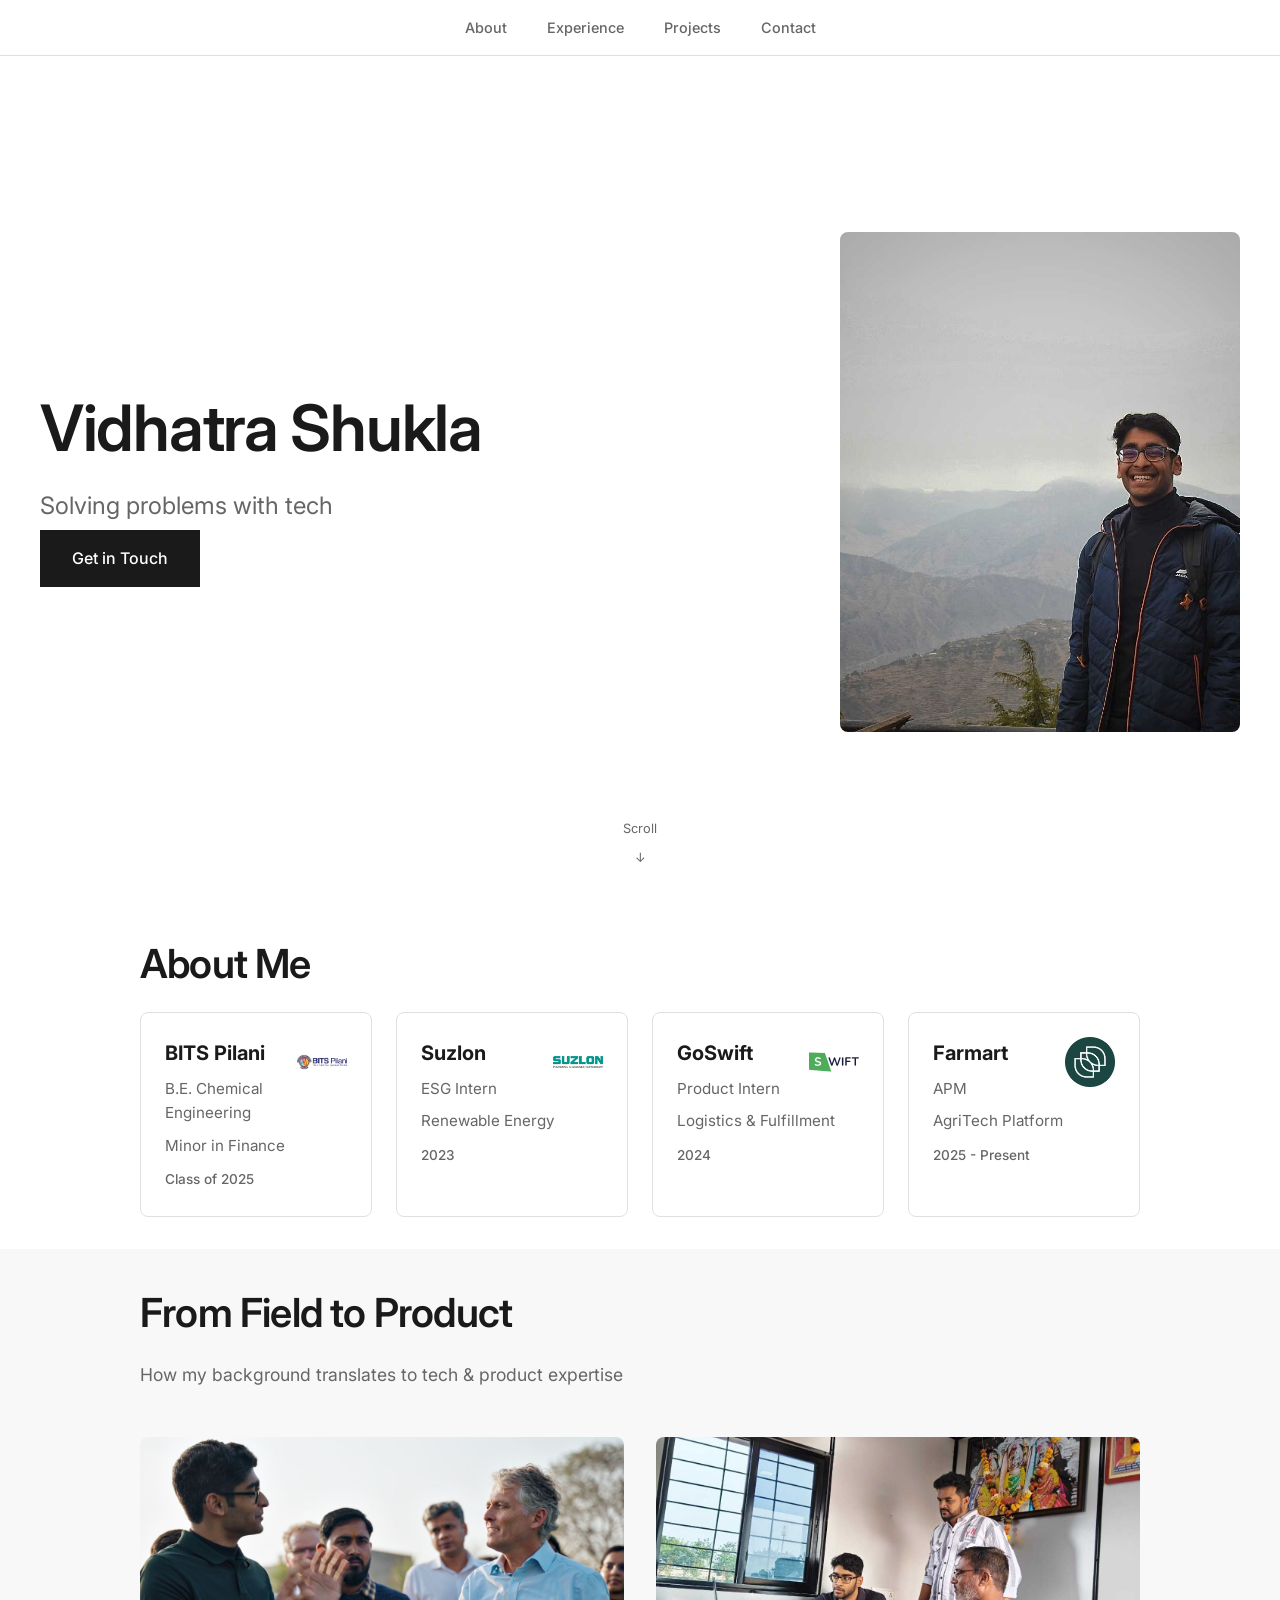
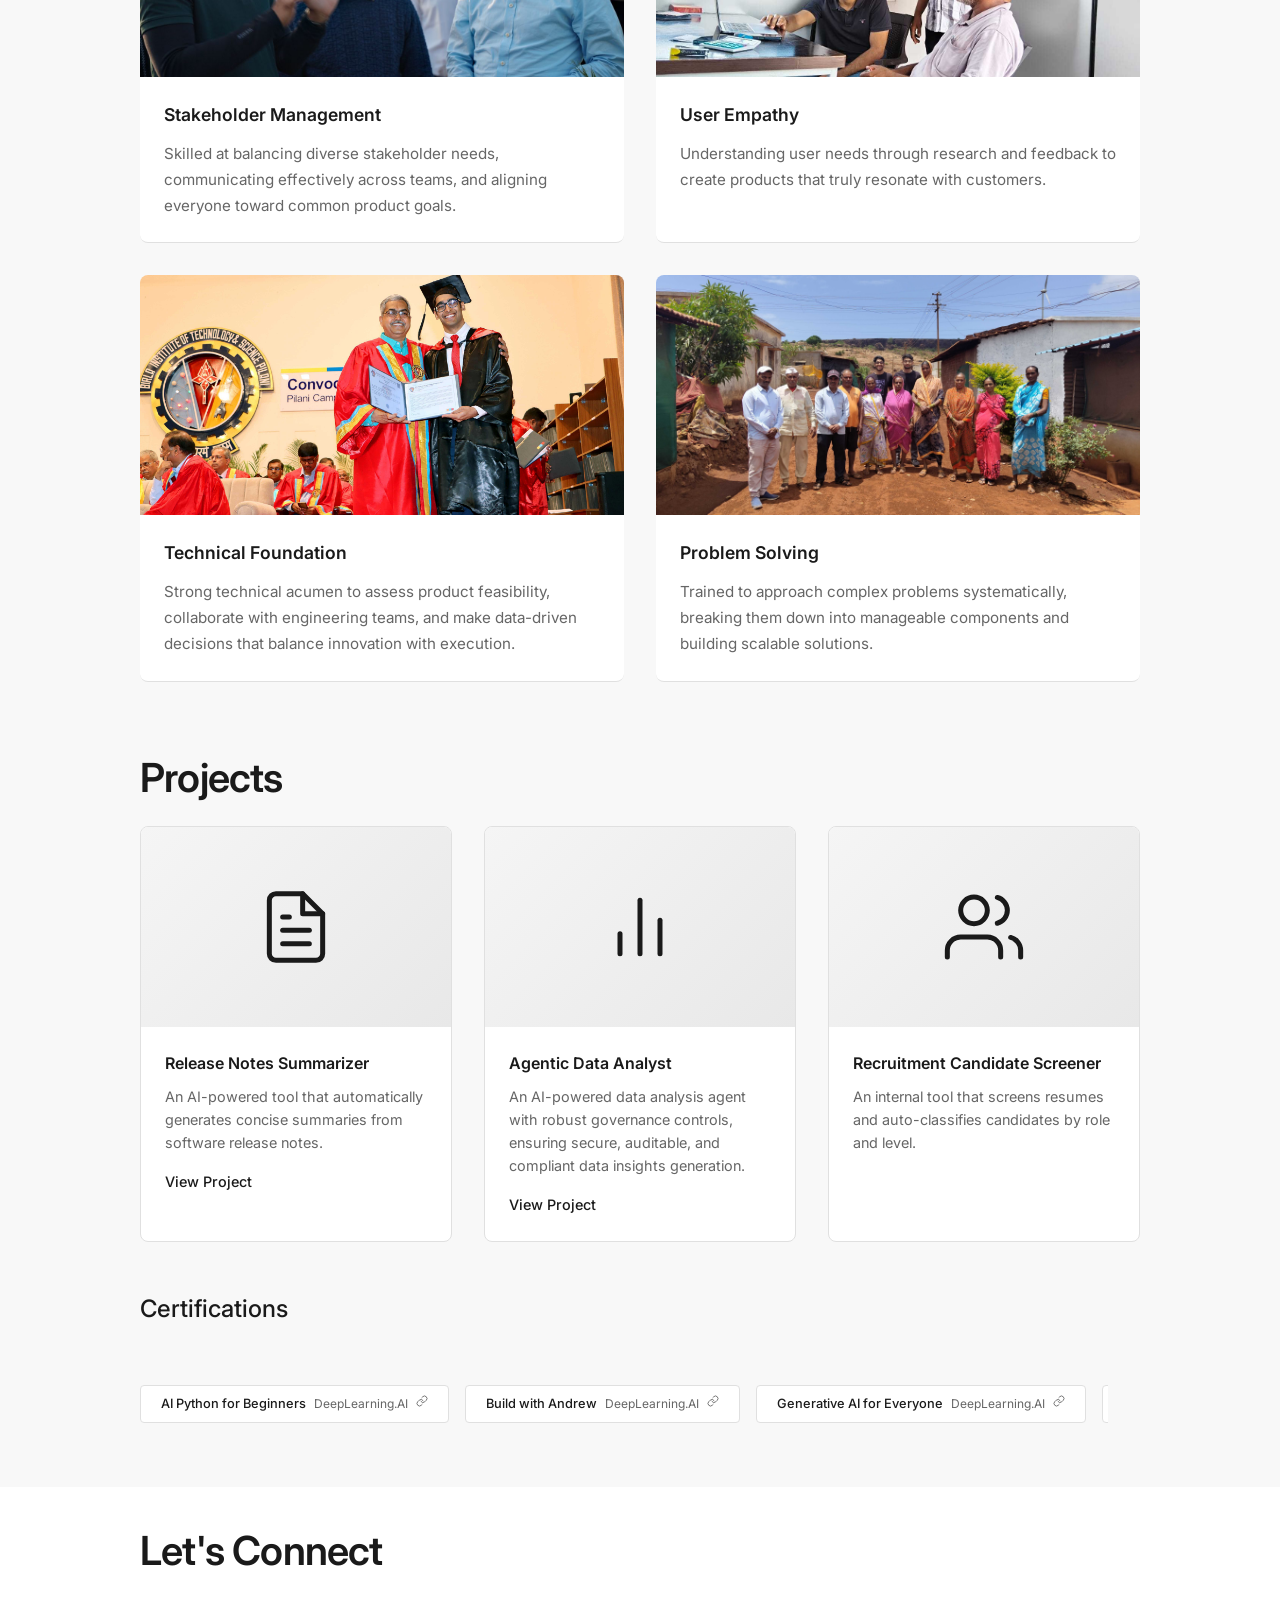
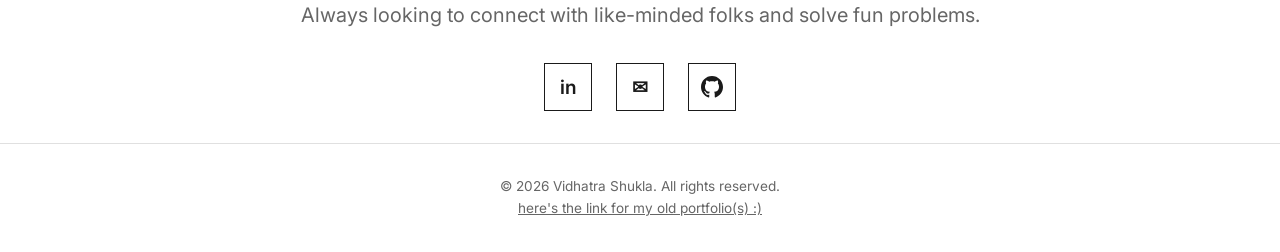
==== commit 212e8e99: "chore: improvements to the website" ====
--- a/index.html
+++ b/index.html
@@ -39,19 +39,50 @@
     <section id="about" class="section">
         <div class="container">
             <h2 class="section-title">About Me</h2>
-            <div class="about-content">
-                <div class="about-text">
-                    <p>I'm a recent graduate from <strong>BITS Pilani</strong>, one of India's premier engineering institutions, with a passion for building products that solve real problems.</p>
-                    <p>My journey into product management is driven by my technical foundation and my desire to create meaningful user experiences. I combine analytical thinking with a user-centric approach to deliver impactful products.</p>
-                    <p>I'm excited to bring my skills to a dynamic team where I can contribute to meaningful products and continue growing as a Product Manager.</p>
-                </div>
-                <div class="about-highlight">
-                    <div class="highlight-card">
-                        <h3>BITS Pilani</h3>
-                        <p>B.E. Chemical Engineering</p>
-                        <p>Minor in Finance</p>
-                        <span class="year">Class of 2025</span>
-                    </div>
+            <div class="about-cards-horizontal">
+                <div class="highlight-card">
+                    <a href="https://www.bits-pilani.ac.in" target="_blank" class="card-logo-link">
+                        <div class="card-logo">
+                            <img src="assets/images/logos/bits-pilani.png" alt="BITS Pilani">
+                        </div>
+                    </a>
+                    <h3>BITS Pilani</h3>
+                    <p>B.E. Chemical Engineering</p>
+                    <p>Minor in Finance</p>
+                    <span class="year">Class of 2025</span>
+                </div>
+                <div class="highlight-card">
+                    <a href="https://www.suzlon.com" target="_blank" class="card-logo-link">
+                        <div class="card-logo">
+                            <img src="assets/images/logos/suzlon.png" alt="Suzlon">
+                        </div>
+                    </a>
+                    <h3>Suzlon</h3>
+                    <p>ESG Intern</p>
+                    <p>Renewable Energy</p>
+                    <span class="year">2023</span>
+                </div>
+                <div class="highlight-card">
+                            <a href="https://goswift.in" target="_blank" class="card-logo-link">
+                                <div class="card-logo">
+                                    <img src="assets/images/logos/goswift.svg" alt="GoSwift">
+                                </div>
+                            </a>
+                    <h3>GoSwift</h3>
+                    <p>Product Intern</p>
+                    <p>Logistics & Fulfillment</p>
+                    <span class="year">2024</span>
+                </div>
+                <div class="highlight-card">
+                    <a href="https://farmart.co" target="_blank" class="card-logo-link">
+                        <div class="card-logo">
+                            <img src="assets/images/logos/farmart.png" alt="Farmart">
+                        </div>
+                    </a>
+                    <h3>Farmart</h3>
+                    <p>APM</p>
+                    <p>AgriTech Platform</p>
+                    <span class="year">2025 - Present</span>
                 </div>
             </div>
         </div>
@@ -63,20 +94,32 @@
             <p class="section-subtitle">How my background translates to tech & product expertise</p>
             <div class="expertise-grid">
                 <div class="expertise-card">
+                    <div class="expertise-image">
+                        <img src="assets/images/stakeholder-management.png" alt="Stakeholder Management">
+                    </div>
+                    <h3>Stakeholder Management</h3>
+                    <p>Skilled at balancing diverse stakeholder needs, communicating effectively across teams, and aligning everyone toward common product goals.</p>
+                </div>
+                <div class="expertise-card">
+                    <div class="expertise-image expertise-image-crop-top">
+                        <img src="assets/images/user-empathy.jpg" alt="User Empathy">
+                    </div>
+                    <h3>User Empathy</h3>
+                    <p>Understanding user needs through research and feedback to create products that truly resonate with customers.</p>
+                </div>
+                <div class="expertise-card">
+                    <div class="expertise-image">
+                        <img src="assets/images/technical-foundation.jpg" alt="Technical Foundation">
+                    </div>
                     <h3>Technical Foundation</h3>
-                    <p>Strong engineering background from BITS Pilani provides me with the technical acumen to understand product feasibility, work effectively with engineering teams, and make data-driven decisions.</p>
-                </div>
-                <div class="expertise-card">
+                    <p>Strong technical acumen to assess product feasibility, collaborate with engineering teams, and make data-driven decisions that balance innovation with execution.</p>
+                </div>
+                <div class="expertise-card">
+                    <div class="expertise-image expertise-image-crop-top">
+                        <img src="assets/images/problem-solving.jpg" alt="Problem Solving">
+                    </div>
                     <h3>Problem Solving</h3>
                     <p>Trained to approach complex problems systematically, breaking them down into manageable components and building scalable solutions.</p>
-                </div>
-                <div class="expertise-card">
-                    <h3>User Empathy</h3>
-                    <p>Understanding user needs through research and feedback to create products that truly resonate with customers.</p>
-                </div>
-                <div class="expertise-card">
-                    <h3>Agile Mindset</h3>
-                    <p>Familiar with agile methodologies and the ability to adapt quickly to changing requirements while maintaining product vision.</p>
                 </div>
             </div>
         </div>
@@ -87,30 +130,47 @@
             <h2 class="section-title">Projects</h2>
             <div class="projects-grid">
                 <div class="project-card">
-                    <div class="project-image">
-                        <img src="https://placehold.co/600x400/1a1a1a/fff?text=Project+1" alt="Project 1">
+                    <div class="project-image project-icon-container">
+                        <svg class="project-icon" xmlns="http://www.w3.org/2000/svg" viewBox="0 0 24 24" fill="none" stroke="currentColor" stroke-width="1.5" stroke-linecap="round" stroke-linejoin="round">
+                            <path d="M14 2H6a2 2 0 0 0-2 2v16a2 2 0 0 0 2 2h12a2 2 0 0 0 2-2V8z"></path>
+                            <polyline points="14 2 14 8 20 8"></polyline>
+                            <line x1="16" y1="13" x2="8" y2="13"></line>
+                            <line x1="16" y1="17" x2="8" y2="17"></line>
+                            <line x1="10" y1="9" x2="8" y2="9"></line>
+                        </svg>
                     </div>
                     <div class="project-content">
-                        <h3>Project Title</h3>
-                        <p>Brief description of the project and your role in it.</p>
+                        <h3>Release Notes Summarizer</h3>
+                        <p>An AI-powered tool that automatically generates concise summaries from software release notes.</p>
+                        <a href="https://vidhatrashukla.github.io/release-notes-summarizer/" target="_blank" class="project-link">View Project</a>
                     </div>
                 </div>
                 <div class="project-card">
-                    <div class="project-image">
-                        <img src="https://placehold.co/600x400/1a1a1a/fff?text=Project+2" alt="Project 2">
+                    <div class="project-image project-icon-container">
+                        <svg class="project-icon" xmlns="http://www.w3.org/2000/svg" viewBox="0 0 24 24" fill="none" stroke="currentColor" stroke-width="1.5" stroke-linecap="round" stroke-linejoin="round">
+                            <line x1="18" y1="20" x2="18" y2="10"></line>
+                            <line x1="12" y1="20" x2="12" y2="4"></line>
+                            <line x1="6" y1="20" x2="6" y2="14"></line>
+                        </svg>
                     </div>
                     <div class="project-content">
-                        <h3>Project Title</h3>
-                        <p>Brief description of the project and your role in it.</p>
+                        <h3>Agentic Data Analyst</h3>
+                        <p>An AI-powered data analysis agent with robust governance controls, ensuring secure, auditable, and compliant data insights generation.</p>
+                        <a href="https://github.com/vidhatrashukla/sc-agent-governance" target="_blank" class="project-link">View Project</a>
                     </div>
                 </div>
                 <div class="project-card">
-                    <div class="project-image">
-                        <img src="https://placehold.co/600x400/1a1a1a/fff?text=Project+3" alt="Project 3">
+                    <div class="project-image project-icon-container">
+                        <svg class="project-icon" xmlns="http://www.w3.org/2000/svg" viewBox="0 0 24 24" fill="none" stroke="currentColor" stroke-width="1.5" stroke-linecap="round" stroke-linejoin="round">
+                            <path d="M17 21v-2a4 4 0 0 0-4-4H5a4 4 0 0 0-4 4v2"></path>
+                            <circle cx="9" cy="7" r="4"></circle>
+                            <path d="M23 21v-2a4 4 0 0 0-3-3.87"></path>
+                            <path d="M16 3.13a4 4 0 0 1 0 7.75"></path>
+                        </svg>
                     </div>
                     <div class="project-content">
-                        <h3>Project Title</h3>
-                        <p>Brief description of the project and your role in it.</p>
+                        <h3>Recruitment Candidate Screener</h3>
+                        <p>An internal tool that screens resumes and auto-classifies candidates by role and level.</p>
                     </div>
                 </div>
             </div>
@@ -139,7 +199,7 @@
 
     <footer>
         <p>© 2026 Vidhatra Shukla. All rights reserved.</p>
-        <p><a href="old-portfolios/">Here's the link for my old portfolios</a></p>
+        <p><a href="old-portfolios/">here's the link for my old portfolio(s) :)</a></p>
     </footer>
 
     <script>
@@ -147,12 +207,12 @@
             {
                 name: "AI Python for Beginners",
                 issuer: "DeepLearning.AI",
-                url: "https://learn.deeplearning.ai/courses/ai-python-for-beginners"
+                url: "https://learn.deeplearning.ai/certificates/f1d10d24-60fe-483f-9458-3c5ec7ff9267"
             },
             {
                 name: "Build with Andrew",
                 issuer: "DeepLearning.AI",
-                url: "https://learn.deeplearning.ai/courses/build-with-andrew"
+                url: "https://learn.deeplearning.ai/certificates/afe0426d-9664-447a-a521-d46106114b89"
             },
             {
                 name: "Generative AI for Everyone",
@@ -163,6 +223,21 @@
                 name: "Orchestrating Workflows for GenAI",
                 issuer: "DeepLearning.AI",
                 url: "https://learn.deeplearning.ai/courses/orchestrating-workflows-for-genai-applications"
+            },
+            {
+                name: "Agentic AI",
+                issuer: "DeepLearning.AI",
+                url: "https://learn.deeplearning.ai/certificates/3992ab49-16ca-4ea5-9dc4-3c523a667b26"
+            },
+            {
+                name: "Introduction to Model Context Protocol",
+                issuer: "Anthropic Education",
+                url: "https://verify.skilljar.com/c/urigvegys472"
+            },
+            {
+                name: "Introduction to Agent Skills",
+                issuer: "Anthropic Education",
+                url: "https://verify.skilljar.com/c/2gvfymd46y36"
             }
         ];
 
@@ -183,7 +258,7 @@
                     certCard.className = 'cert-card';
                     certCard.href = cert.url;
                     certCard.target = '_blank';
-                    certCard.innerHTML = '<h3>' + cert.name + '</h3><p>' + cert.issuer + '</p><span class="cert-icon">↓</span>';
+                    certCard.innerHTML = '<h3>' + cert.name + '</h3><p>' + cert.issuer + '</p><span class="cert-icon"><svg xmlns="http://www.w3.org/2000/svg" width="12" height="12" viewBox="0 0 24 24" fill="none" stroke="currentColor" stroke-width="2" stroke-linecap="round" stroke-linejoin="round"><path d="M10 13a5 5 0 0 0 7.54.54l3-3a5 5 0 0 0-7.07-7.07l-1.72 1.71"></path><path d="M14 11a5 5 0 0 0-7.54-.54l-3 3a5 5 0 0 0 7.07 7.07l1.71-1.71"></path></svg></span>';
                     certTrack.appendChild(certCard);
                 });
 
--- a/style.css
+++ b/style.css
@@ -187,6 +187,16 @@
     align-items: start;
 }
 
+.about-cards-horizontal {
+    display: grid;
+    grid-template-columns: repeat(4, 1fr);
+    gap: 1.5rem;
+}
+
+.about-cards-horizontal .highlight-card {
+    padding: 1.5rem;
+}
+
 .about-text p {
     font-size: 1.1rem;
     color: var(--text-secondary);
@@ -197,6 +207,33 @@
 .about-text strong {
     color: var(--text-primary);
     font-weight: 500;
+}
+
+.card-logo {
+    width: 50px;
+    height: 50px;
+    display: flex;
+    align-items: center;
+    justify-content: center;
+    background: transparent;
+    overflow: hidden;
+}
+
+.card-logo-link {
+    position: absolute;
+    top: 1.5rem;
+    right: 1.5rem;
+    text-decoration: none;
+}
+
+.card-logo-link:hover .card-logo {
+    transform: scale(1.1);
+}
+
+.card-logo img {
+    width: 100%;
+    height: 100%;
+    object-fit: contain;
 }
 
 .highlight-card {
@@ -204,6 +241,16 @@
     padding: 2rem;
     border: 1px solid var(--border);
     border-radius: 8px;
+    position: relative;
+}
+
+.timeline-cards .highlight-card {
+    padding: 1.5rem;
+}
+
+.timeline-cards .card-logo-link {
+    top: 1rem;
+    right: 1rem;
 }
 
 .highlight-card h3 {
@@ -221,6 +268,55 @@
     font-size: 0.85rem;
     color: var(--text-secondary);
     font-weight: 500;
+}
+
+/* Timeline Cards */
+.timeline-cards {
+    display: flex;
+    flex-direction: column;
+    gap: 1.5rem;
+    margin-top: 1.5rem;
+    list-style: none;
+    padding: 0;
+}
+
+.timeline-cards .highlight-card {
+    position: relative;
+    padding: 1.5rem;
+    transition: transform 0.3s ease, box-shadow 0.3s ease;
+    list-style: none;
+}
+
+.about-highlight {
+    list-style: none;
+    padding: 0;
+}
+
+.timeline-cards .highlight-card:hover {
+    transform: translateX(8px);
+    box-shadow: 0 4px 12px rgba(0, 0, 0, 0.1);
+}
+
+.timeline-cards .highlight-card::before {
+    content: '';
+    position: absolute;
+    left: -1.5rem;
+    top: 50%;
+    transform: translateY(-50%);
+    width: 8px;
+    height: 8px;
+    background: var(--text-primary);
+    border-radius: 50%;
+}
+
+.timeline-cards .highlight-card:not(:last-child)::after {
+    content: '';
+    position: absolute;
+    left: calc(-1.5rem + 3px);
+    top: calc(100% + 0.75rem);
+    width: 2px;
+    height: 1.5rem;
+    background: var(--border);
 }
 
 /* Certifications - Horizontal Moving Band */
@@ -329,20 +425,58 @@
 }
 
 .expertise-card {
-    padding: 1.5rem 0;
+    padding: 0;
     border-bottom: 1px solid var(--border);
+    overflow: hidden;
+    border-radius: 8px;
+    background: var(--bg-primary);
+}
+
+.expertise-image {
+    width: 100%;
+    overflow: hidden;
+    background: linear-gradient(135deg, #f5f5f5 0%, #e8e8e8 100%);
+}
+
+.expertise-image-crop-top {
+    position: relative;
+    overflow: hidden;
+}
+
+.expertise-image-crop-top img {
+    margin-top: -0px;
+}
+
+.expertise-image-crop-vertical {
+    position: relative;
+    overflow: hidden;
+}
+
+.expertise-image-crop-vertical img {
+    margin-top: -200px;
+    margin-bottom: -200px;
+}
+
+.expertise-image img {
+    width: 100%;
+    height: auto;
+    max-height: 240px;
+    object-fit: cover;
+    display: block;
 }
 
 .expertise-card h3 {
     font-size: 1.1rem;
     font-weight: 600;
     margin-bottom: 0.75rem;
+    padding: 1.5rem 1.5rem 0;
 }
 
 .expertise-card p {
     color: var(--text-secondary);
     font-size: 0.95rem;
     line-height: 1.7;
+    padding: 0 1.5rem 1.5rem;
 }
 
 /* Projects */
@@ -371,6 +505,20 @@
     object-fit: cover;
 }
 
+.project-icon-container {
+    display: flex;
+    align-items: center;
+    justify-content: center;
+    height: 200px;
+    background: linear-gradient(135deg, #f5f5f5 0%, #e8e8e8 100%);
+}
+
+.project-icon {
+    width: 80px;
+    height: 80px;
+    color: #1a1a1a;
+}
+
 .project-content {
     padding: 1.5rem;
 }
@@ -383,6 +531,20 @@
 
 .project-content p {
     font-size: 0.9rem;
+    color: var(--text-secondary);
+}
+
+.project-link {
+    display: inline-block;
+    margin-top: 1rem;
+    color: var(--text-primary);
+    text-decoration: none;
+    font-weight: 500;
+    font-size: 0.9rem;
+    transition: color 0.3s ease;
+}
+
+.project-link:hover {
     color: var(--text-secondary);
 }
 
@@ -467,6 +629,10 @@
         grid-template-columns: 1fr;
     }
 
+    .about-cards-horizontal {
+        grid-template-columns: repeat(2, 1fr);
+    }
+
     .expertise-grid {
         grid-template-columns: 1fr;
     }
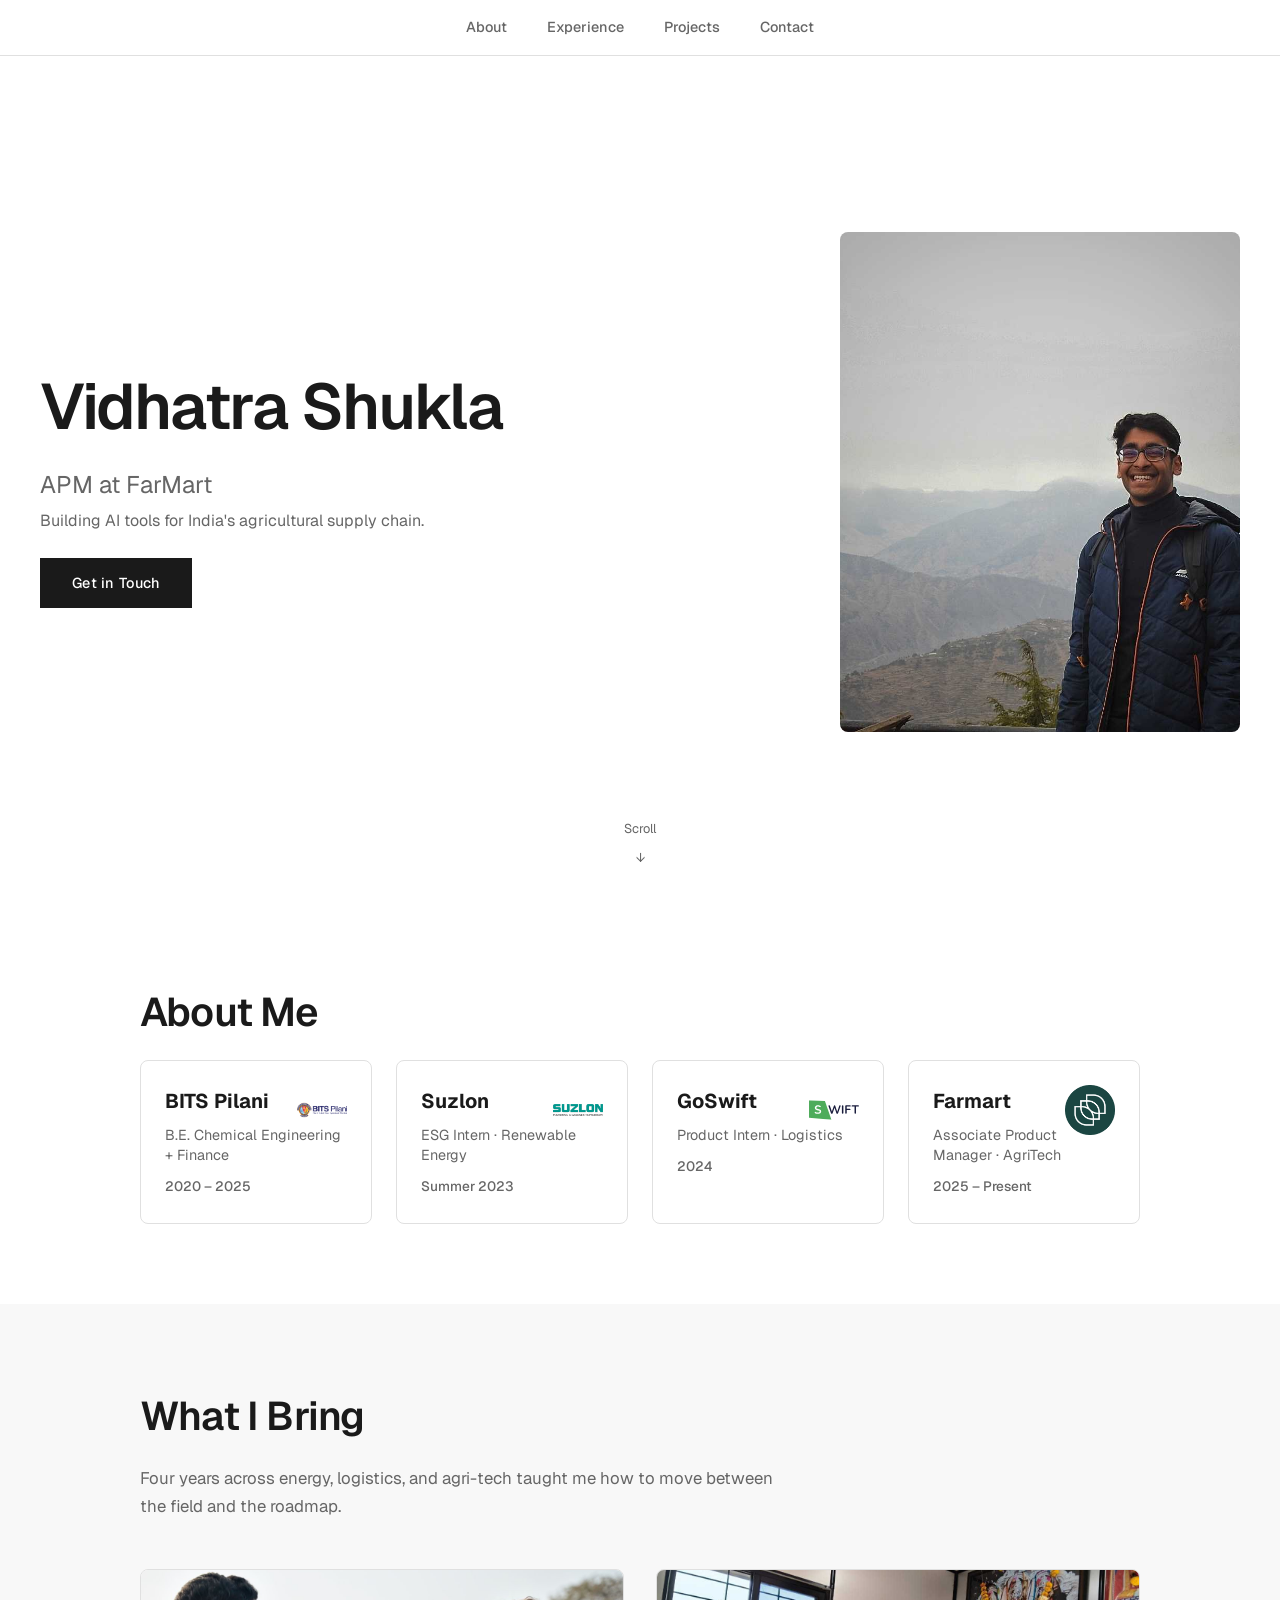
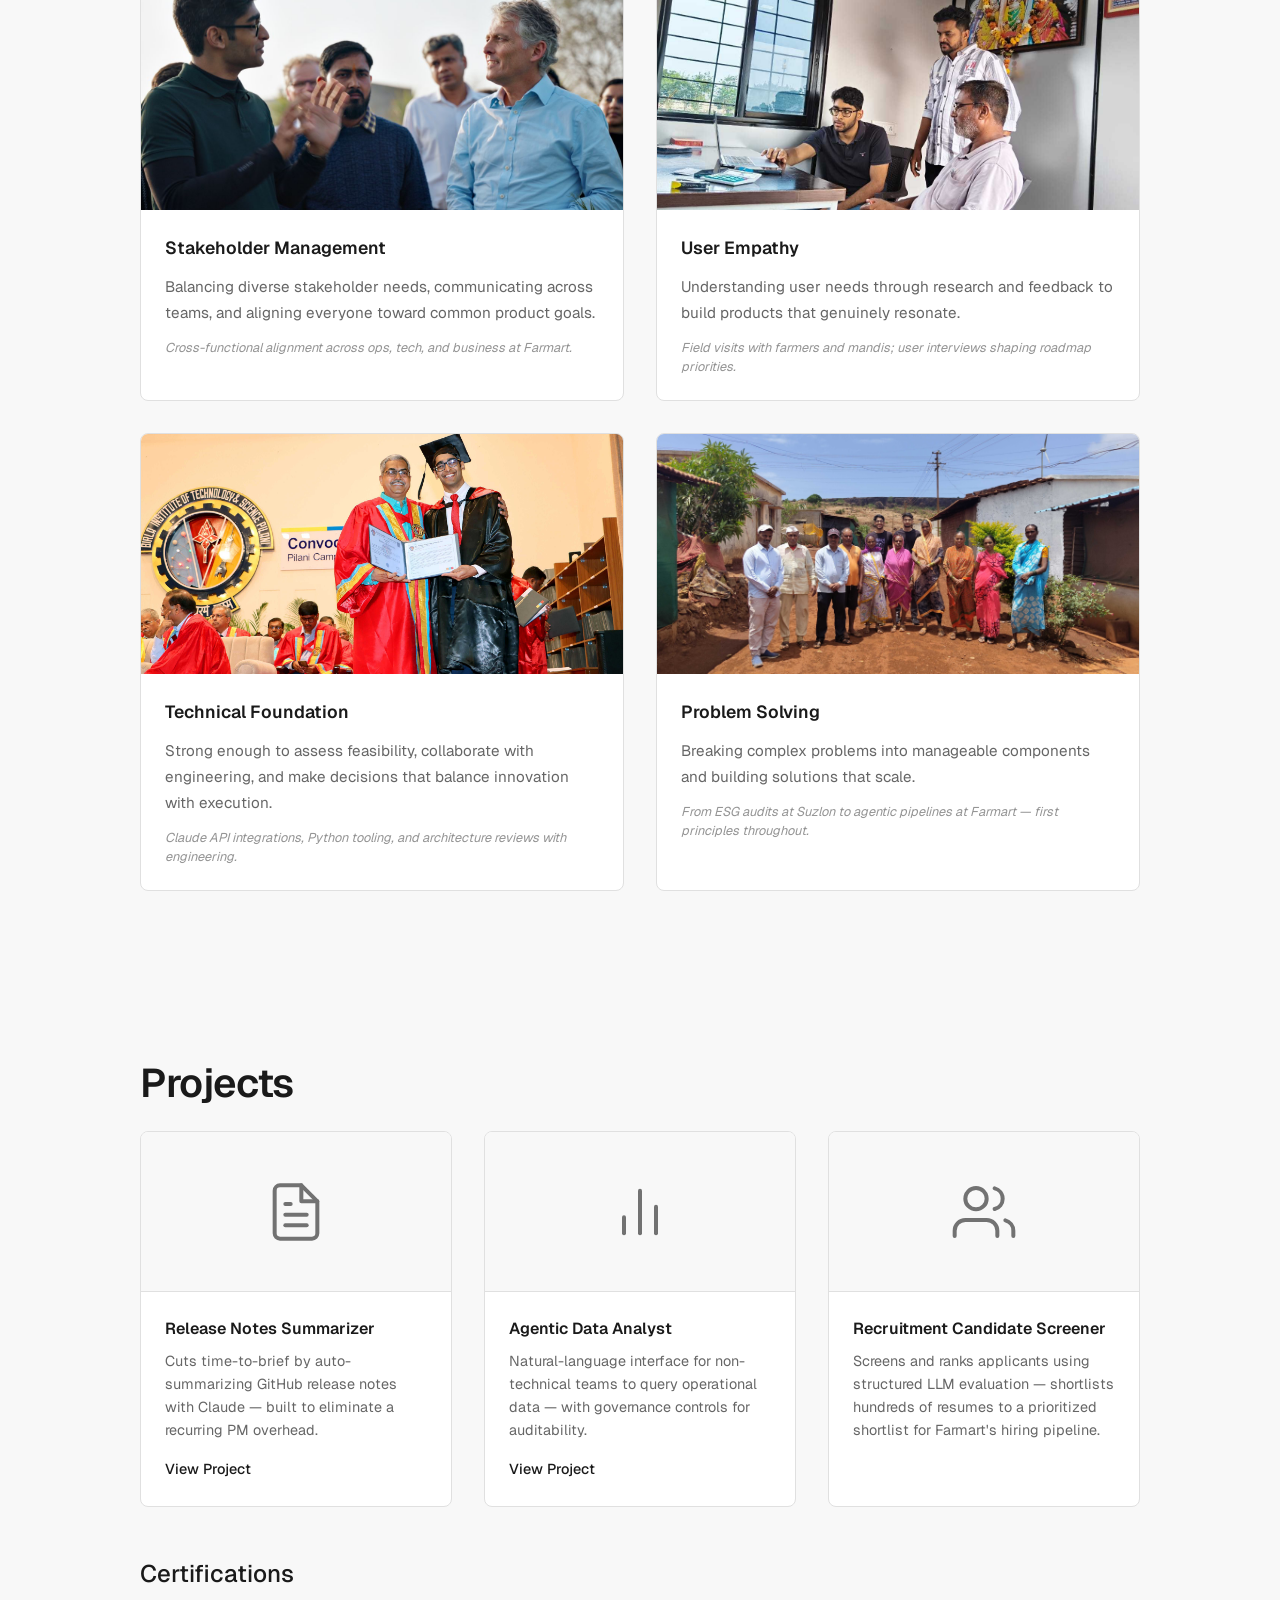
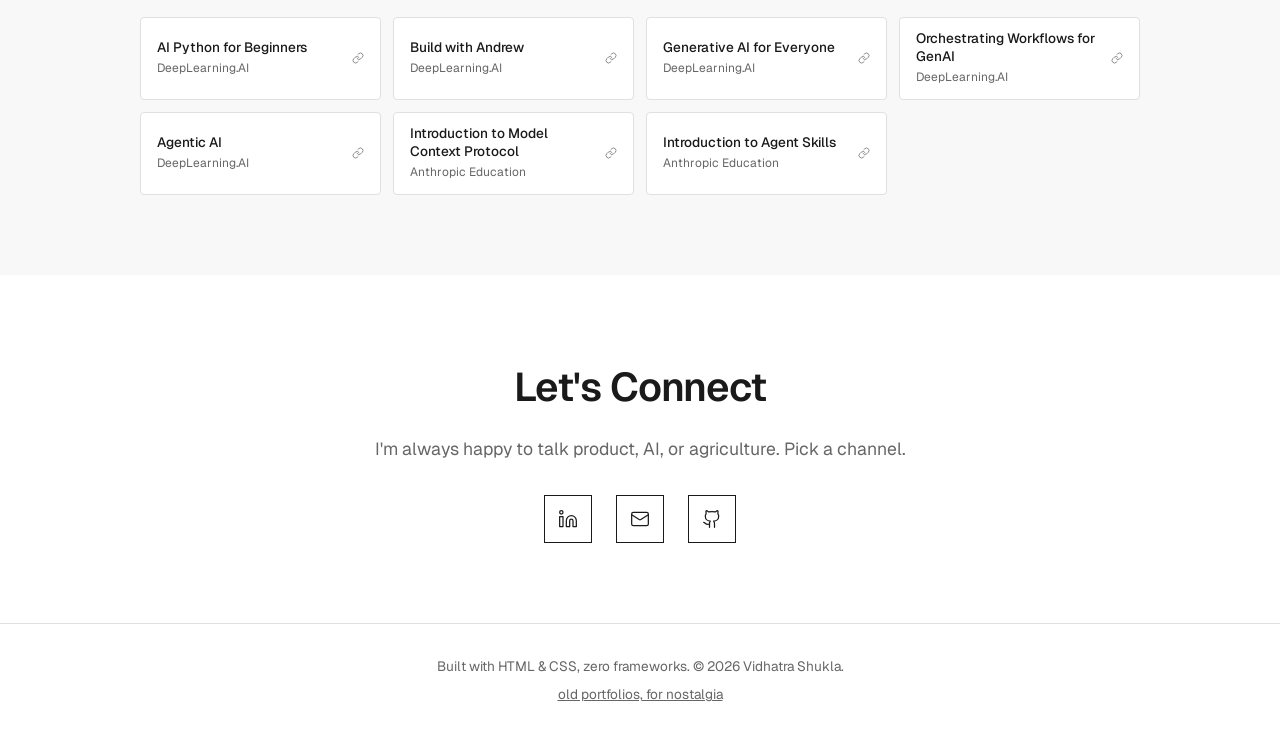
==== commit 07239053: "chore: UX improvements, font swap, and polish pass - Replace Inter with Geist; sharper tagline and o" ====
--- a/index.html
+++ b/index.html
@@ -4,10 +4,16 @@
     <meta charset="UTF-8">
     <meta name="viewport" content="width=device-width, initial-scale=1.0">
     <title>Vidhatra Shukla</title>
+    <meta name="description" content="Vidhatra Shukla — APM at FarMart. Building AI tools for India's agricultural supply chain.">
+    <meta property="og:title" content="Vidhatra Shukla">
+    <meta property="og:description" content="APM at FarMart · Building AI tools for India's agricultural supply chain.">
+    <meta property="og:image" content="assets/images/vidhatra.jpg">
+    <meta property="og:type" content="website">
+    <link rel="icon" href="data:image/svg+xml,<svg xmlns='http://www.w3.org/2000/svg' viewBox='0 0 100 100'><text y='.9em' font-size='90' font-family='sans-serif'>V</text></svg>">
     <link rel="stylesheet" href="style.css">
     <link rel="preconnect" href="https://fonts.googleapis.com">
     <link rel="preconnect" href="https://fonts.gstatic.com" crossorigin>
-    <link href="https://fonts.googleapis.com/css2?family=Inter:wght@300;400;500;600&display=swap" rel="stylesheet">
+    <link href="https://fonts.googleapis.com/css2?family=Geist:wght@300;400;500;600&display=swap" rel="stylesheet">
 </head>
 <body>
     <nav class="navbar">
@@ -23,7 +29,8 @@
         <div class="hero-content">
             <div class="hero-text">
                 <h1>Vidhatra Shukla</h1>
-                <p class="tagline">Solving problems with tech</p>
+                <p class="tagline">APM at FarMart</p>
+                <p class="tagline-sub">Building AI tools for India's agricultural supply chain.</p>
                 <a href="#contact" class="cta-button">Get in Touch</a>
             </div>
             <div class="hero-image">
@@ -47,9 +54,8 @@
                         </div>
                     </a>
                     <h3>BITS Pilani</h3>
-                    <p>B.E. Chemical Engineering</p>
-                    <p>Minor in Finance</p>
-                    <span class="year">Class of 2025</span>
+                    <span class="card-role">B.E. Chemical Engineering + Finance</span>
+                    <span class="year">2020 – 2025</span>
                 </div>
                 <div class="highlight-card">
                     <a href="https://www.suzlon.com" target="_blank" class="card-logo-link">
@@ -58,19 +64,17 @@
                         </div>
                     </a>
                     <h3>Suzlon</h3>
-                    <p>ESG Intern</p>
-                    <p>Renewable Energy</p>
-                    <span class="year">2023</span>
+                    <span class="card-role">ESG Intern · Renewable Energy</span>
+                    <span class="year">Summer 2023</span>
                 </div>
                 <div class="highlight-card">
-                            <a href="https://goswift.in" target="_blank" class="card-logo-link">
-                                <div class="card-logo">
-                                    <img src="assets/images/logos/goswift.svg" alt="GoSwift">
-                                </div>
-                            </a>
+                    <a href="https://goswift.in" target="_blank" class="card-logo-link">
+                        <div class="card-logo">
+                            <img src="assets/images/logos/goswift.svg" alt="GoSwift">
+                        </div>
+                    </a>
                     <h3>GoSwift</h3>
-                    <p>Product Intern</p>
-                    <p>Logistics & Fulfillment</p>
+                    <span class="card-role">Product Intern · Logistics</span>
                     <span class="year">2024</span>
                 </div>
                 <div class="highlight-card">
@@ -80,9 +84,8 @@
                         </div>
                     </a>
                     <h3>Farmart</h3>
-                    <p>APM</p>
-                    <p>AgriTech Platform</p>
-                    <span class="year">2025 - Present</span>
+                    <span class="card-role">Associate Product Manager · AgriTech</span>
+                    <span class="year">2025 – Present</span>
                 </div>
             </div>
         </div>
@@ -90,36 +93,40 @@
 
     <section id="experience" class="section bg-light">
         <div class="container">
-            <h2 class="section-title">From Field to Product</h2>
-            <p class="section-subtitle">How my background translates to tech & product expertise</p>
+            <h2 class="section-title">What I Bring</h2>
+            <p class="section-subtitle">Four years across energy, logistics, and agri-tech taught me how to move between the field and the roadmap.</p>
             <div class="expertise-grid">
                 <div class="expertise-card">
                     <div class="expertise-image">
-                        <img src="assets/images/stakeholder-management.png" alt="Stakeholder Management">
+                        <img src="assets/images/stakeholder-management.png" alt="Stakeholder Management" loading="lazy">
                     </div>
                     <h3>Stakeholder Management</h3>
-                    <p>Skilled at balancing diverse stakeholder needs, communicating effectively across teams, and aligning everyone toward common product goals.</p>
+                    <p>Balancing diverse stakeholder needs, communicating across teams, and aligning everyone toward common product goals.</p>
+                    <span class="expertise-evidence">Cross-functional alignment across ops, tech, and business at Farmart.</span>
                 </div>
                 <div class="expertise-card">
                     <div class="expertise-image expertise-image-crop-top">
-                        <img src="assets/images/user-empathy.jpg" alt="User Empathy">
+                        <img src="assets/images/user-empathy.jpg" alt="User Empathy" loading="lazy">
                     </div>
                     <h3>User Empathy</h3>
-                    <p>Understanding user needs through research and feedback to create products that truly resonate with customers.</p>
+                    <p>Understanding user needs through research and feedback to build products that genuinely resonate.</p>
+                    <span class="expertise-evidence">Field visits with farmers and mandis; user interviews shaping roadmap priorities.</span>
                 </div>
                 <div class="expertise-card">
                     <div class="expertise-image">
-                        <img src="assets/images/technical-foundation.jpg" alt="Technical Foundation">
+                        <img src="assets/images/technical-foundation.jpg" alt="Technical Foundation" loading="lazy">
                     </div>
                     <h3>Technical Foundation</h3>
-                    <p>Strong technical acumen to assess product feasibility, collaborate with engineering teams, and make data-driven decisions that balance innovation with execution.</p>
+                    <p>Strong enough to assess feasibility, collaborate with engineering, and make decisions that balance innovation with execution.</p>
+                    <span class="expertise-evidence">Claude API integrations, Python tooling, and architecture reviews with engineering.</span>
                 </div>
                 <div class="expertise-card">
                     <div class="expertise-image expertise-image-crop-top">
-                        <img src="assets/images/problem-solving.jpg" alt="Problem Solving">
+                        <img src="assets/images/problem-solving.jpg" alt="Problem Solving" loading="lazy">
                     </div>
                     <h3>Problem Solving</h3>
-                    <p>Trained to approach complex problems systematically, breaking them down into manageable components and building scalable solutions.</p>
+                    <p>Breaking complex problems into manageable components and building solutions that scale.</p>
+                    <span class="expertise-evidence">From ESG audits at Suzlon to agentic pipelines at Farmart — first principles throughout.</span>
                 </div>
             </div>
         </div>
@@ -141,7 +148,7 @@
                     </div>
                     <div class="project-content">
                         <h3>Release Notes Summarizer</h3>
-                        <p>An AI-powered tool that automatically generates concise summaries from software release notes.</p>
+                        <p>Cuts time-to-brief by auto-summarizing GitHub release notes with Claude — built to eliminate a recurring PM overhead.</p>
                         <a href="https://vidhatrashukla.github.io/release-notes-summarizer/" target="_blank" class="project-link">View Project</a>
                     </div>
                 </div>
@@ -155,7 +162,7 @@
                     </div>
                     <div class="project-content">
                         <h3>Agentic Data Analyst</h3>
-                        <p>An AI-powered data analysis agent with robust governance controls, ensuring secure, auditable, and compliant data insights generation.</p>
+                        <p>Natural-language interface for non-technical teams to query operational data — with governance controls for auditability.</p>
                         <a href="https://github.com/vidhatrashukla/sc-agent-governance" target="_blank" class="project-link">View Project</a>
                     </div>
                 </div>
@@ -170,15 +177,13 @@
                     </div>
                     <div class="project-content">
                         <h3>Recruitment Candidate Screener</h3>
-                        <p>An internal tool that screens resumes and auto-classifies candidates by role and level.</p>
+                        <p>Screens and ranks applicants using structured LLM evaluation — shortlists hundreds of resumes to a prioritized shortlist for Farmart's hiring pipeline.</p>
                     </div>
                 </div>
             </div>
             
             <h3 class="subsection-title">Certifications</h3>
-            <div class="cert-slider">
-                <div class="cert-track" id="cert-track">
-                </div>
+            <div class="cert-grid" id="cert-track">
             </div>
         </div>
     </section>
@@ -186,20 +191,34 @@
     <section id="contact" class="section">
         <div class="container">
             <h2 class="section-title">Let's Connect</h2>
-            <p class="contact-text">Always looking to connect with like-minded folks and solve fun problems.</p>
+            <p class="contact-text">I'm always happy to talk product, AI, or agriculture. Pick a channel.</p>
             <div class="contact-links">
-                <a href="https://www.linkedin.com/in/vidhatra-shukla/" target="_blank" class="contact-link">in</a>
-                <a href="mailto:shuklavidhatra@gmail.com" class="contact-link">✉</a>
-                <a href="https://github.com/vidhatrashukla" target="_blank" class="contact-link">
-                    <svg xmlns="http://www.w3.org/2000/svg" width="20" height="20" viewBox="0 0 24 24" fill="currentColor"><path d="M12 0c-6.626 0-12 5.373-12 12 0 5.302 3.438 9.8 8.207 11.387.599.111.793-.261.793-.577v-2.234c-3.338.726-4.033-1.416-4.033-1.416-.546-1.387-1.333-1.756-1.333-1.756-1.089-.745.083-.729.083-.729 1.205.084 1.839 1.237 1.839 1.237 1.07 1.834 2.807 1.304 3.492.997.107-.775.418-1.305.762-1.604-2.665-.305-5.467-1.334-5.467-5.931 0-1.311.469-2.381 1.236-3.221-.124-.303-.535-1.524.117-3.176 0 0 1.008-.322 3.301 1.23.957-.266 1.983-.399 3.003-.404 1.02.005 2.047.138 3.006.404 2.291-1.552 3.297-1.23 3.297-1.23.653 1.653.242 2.874.118 3.176.77.84 1.235 1.911 1.235 3.221 0 4.609-2.807 5.624-5.479 5.921.43.372.823 1.102.823 2.222v3.293c0 .319.192.694.801.576 4.765-1.589 8.199-6.086 8.199-11.386 0-6.627-5.373-12-12-12z"/></svg>
+                <a href="https://www.linkedin.com/in/vidhatra-shukla/" target="_blank" class="contact-link" aria-label="LinkedIn">
+                    <svg xmlns="http://www.w3.org/2000/svg" viewBox="0 0 24 24" fill="none" stroke="currentColor" stroke-width="1.5" stroke-linecap="round" stroke-linejoin="round">
+                        <path d="M16 8a6 6 0 0 1 6 6v7h-4v-7a2 2 0 0 0-2-2 2 2 0 0 0-2 2v7h-4v-7a6 6 0 0 1 6-6z"/>
+                        <rect x="2" y="9" width="4" height="12"/>
+                        <circle cx="4" cy="4" r="2"/>
+                    </svg>
                 </a>
+                <a href="mailto:shuklavidhatra@gmail.com" class="contact-link" aria-label="Email">
+                    <svg xmlns="http://www.w3.org/2000/svg" viewBox="0 0 24 24" fill="none" stroke="currentColor" stroke-width="1.5" stroke-linecap="round" stroke-linejoin="round">
+                        <rect width="20" height="16" x="2" y="4" rx="2"/>
+                        <path d="m22 7-8.97 5.7a1.94 1.94 0 0 1-2.06 0L2 7"/>
+                    </svg>
+                </a>
+                <a href="https://github.com/vidhatrashukla" target="_blank" class="contact-link" aria-label="GitHub">
+                    <svg xmlns="http://www.w3.org/2000/svg" viewBox="0 0 24 24" fill="none" stroke="currentColor" stroke-width="1.5" stroke-linecap="round" stroke-linejoin="round">
+                        <path d="M15 22v-4a4.8 4.8 0 0 0-1-3.5c3 0 6-2 6-5.5.08-1.25-.27-2.48-1-3.5.28-1.15.28-2.35 0-3.5 0 0-1 0-3 1.5-2.64-.5-5.36-.5-8 0C6 2 5 2 5 2c-.3 1.15-.3 2.35 0 3.5A5.403 5.403 0 0 0 4 9c0 3.5 3 5.5 6 5.5-.39.49-.68 1.05-.85 1.65-.17.6-.22 1.23-.15 1.85v4"/>
+                        <path d="M9 18c-4.51 2-5-2-7-2"/>
+                    </svg>
+                </a>
             </div>
         </div>
     </section>
 
     <footer>
-        <p>© 2026 Vidhatra Shukla. All rights reserved.</p>
-        <p><a href="old-portfolios/">here's the link for my old portfolio(s) :)</a></p>
+        <p>Built with HTML & CSS, zero frameworks. © 2026 Vidhatra Shukla.</p>
+        <p><a href="old-portfolios/">old portfolios, for nostalgia</a></p>
     </footer>
 
     <script>
@@ -251,19 +270,32 @@
                 });
             });
 
-            const certTrack = document.getElementById('cert-track');
-            if (certTrack) {
+            const certGrid = document.getElementById('cert-track');
+            if (certGrid) {
                 certificates.forEach(cert => {
                     const certCard = document.createElement('a');
                     certCard.className = 'cert-card';
                     certCard.href = cert.url;
                     certCard.target = '_blank';
-                    certCard.innerHTML = '<h3>' + cert.name + '</h3><p>' + cert.issuer + '</p><span class="cert-icon"><svg xmlns="http://www.w3.org/2000/svg" width="12" height="12" viewBox="0 0 24 24" fill="none" stroke="currentColor" stroke-width="2" stroke-linecap="round" stroke-linejoin="round"><path d="M10 13a5 5 0 0 0 7.54.54l3-3a5 5 0 0 0-7.07-7.07l-1.72 1.71"></path><path d="M14 11a5 5 0 0 0-7.54-.54l-3 3a5 5 0 0 0 7.07 7.07l1.71-1.71"></path></svg></span>';
-                    certTrack.appendChild(certCard);
+                    certCard.innerHTML = '<div class="cert-text"><h3>' + cert.name + '</h3><p>' + cert.issuer + '</p></div><span class="cert-icon"><svg xmlns="http://www.w3.org/2000/svg" width="12" height="12" viewBox="0 0 24 24" fill="none" stroke="currentColor" stroke-width="2" stroke-linecap="round" stroke-linejoin="round"><path d="M10 13a5 5 0 0 0 7.54.54l3-3a5 5 0 0 0-7.07-7.07l-1.72 1.71"></path><path d="M14 11a5 5 0 0 0-7.54-.54l-3 3a5 5 0 0 0 7.07 7.07l1.71-1.71"></path></svg></span>';
+                    certGrid.appendChild(certCard);
                 });
-
-                certTrack.innerHTML += certTrack.innerHTML;
             }
+
+            // Scroll-spy: highlight active nav link as user scrolls
+            const sections = document.querySelectorAll('section[id]');
+            const navLinks = document.querySelectorAll('.nav-links a[href^="#"]');
+            const spyObserver = new IntersectionObserver((entries) => {
+                entries.forEach(entry => {
+                    if (entry.isIntersecting) {
+                        const id = entry.target.getAttribute('id');
+                        navLinks.forEach(link => {
+                            link.classList.toggle('active', link.getAttribute('href') === '#' + id);
+                        });
+                    }
+                });
+            }, { rootMargin: '-65px 0px -55% 0px', threshold: 0 });
+            sections.forEach(s => spyObserver.observe(s));
         });
     </script>
 </body>
--- a/style.css
+++ b/style.css
@@ -11,7 +11,7 @@
     --text-secondary: #666666;
     --accent: #1a1a1a;
     --border: #e0e0e0;
-    --font-main: 'Inter', -apple-system, BlinkMacSystemFont, sans-serif;
+    --font-main: 'Geist', -apple-system, BlinkMacSystemFont, sans-serif;
 }
 
 html {
@@ -56,6 +56,11 @@
     color: var(--text-primary);
 }
 
+.nav-links a.active {
+    color: var(--text-primary);
+    font-weight: 600;
+}
+
 /* Hero Section */
 .hero {
     min-height: 100vh;
@@ -97,22 +102,29 @@
 .tagline-sub {
     font-size: 1rem;
     color: var(--text-secondary);
-    margin-bottom: 2rem;
+    margin-bottom: 1.5rem;
 }
 
 .cta-button {
     display: inline-block;
-    padding: 1rem 2rem;
+    padding: 0.85rem 2rem;
     background: var(--text-primary);
-    color: white;
+    color: var(--bg-primary);
     text-decoration: none;
     font-weight: 500;
-    transition: all 0.3s ease;
+    font-size: 0.9rem;
+    letter-spacing: 0.02em;
+    transition: background 0.2s ease, transform 0.2s ease;
 }
 
 .cta-button:hover {
     background: #333;
     transform: translateY(-2px);
+}
+
+.cta-button:focus-visible {
+    outline: 2px solid var(--text-primary);
+    outline-offset: 3px;
 }
 
 .hero-image {
@@ -154,7 +166,8 @@
 
 /* Sections */
 .section {
-    padding: 2rem 2rem;
+    padding: 5rem 2rem;
+    scroll-margin-top: 65px;
 }
 
 .container {
@@ -174,9 +187,11 @@
 }
 
 .section-subtitle {
-    font-size: 1.1rem;
+    font-size: 1.05rem;
     color: var(--text-secondary);
     margin-bottom: 3rem;
+    max-width: 60ch;
+    line-height: 1.7;
 }
 
 /* About Section */
@@ -242,6 +257,11 @@
     border: 1px solid var(--border);
     border-radius: 8px;
     position: relative;
+    transition: border-color 0.2s ease;
+}
+
+.highlight-card:hover {
+    border-color: #bbb;
 }
 
 .timeline-cards .highlight-card {
@@ -268,6 +288,14 @@
     font-size: 0.85rem;
     color: var(--text-secondary);
     font-weight: 500;
+}
+
+.highlight-card .card-role {
+    display: block;
+    font-size: 0.9rem;
+    color: var(--text-secondary);
+    margin-bottom: 0.5rem;
+    line-height: 1.4;
 }
 
 /* Timeline Cards */
@@ -319,45 +347,25 @@
     background: var(--border);
 }
 
-/* Certifications - Horizontal Moving Band */
-.cert-slider {
-    overflow: hidden;
-    width: 100%;
-    padding: 2rem 0;
-    background: var(--bg-secondary);
-    margin: 0 -2rem;
-    padding-left: 2rem;
-    padding-right: 2rem;
-}
-
-.cert-track {
-    display: flex;
-    gap: 1rem;
-    width: max-content;
-    animation: scroll 45s linear infinite;
-}
-
-.cert-track:hover {
-    animation-play-state: paused;
-}
-
-@keyframes scroll {
-    0% { transform: translateX(0); }
-    100% { transform: translateX(-50%); }
+/* Certifications - Static Grid */
+.cert-grid {
+    display: grid;
+    grid-template-columns: repeat(auto-fill, minmax(200px, 1fr));
+    gap: 0.75rem;
 }
 
 .cert-card {
-    flex: 0 0 auto;
     background: var(--bg-primary);
-    padding: 0.5rem 1.25rem;
+    padding: 0.75rem 1rem;
     border: 1px solid var(--border);
     border-radius: 4px;
-    white-space: nowrap;
-    transition: all 0.3s ease;
+    transition: all 0.2s ease;
     text-decoration: none;
     color: var(--text-primary);
-    display: inline-flex;
+    display: flex;
     align-items: center;
+    justify-content: space-between;
+    gap: 0.5rem;
     cursor: pointer;
 }
 
@@ -368,33 +376,36 @@
 }
 
 .cert-card h3 {
-    font-size: 0.8rem;
+    font-size: 0.85rem;
     font-weight: 500;
     margin: 0;
-    display: inline;
+    line-height: 1.3;
 }
 
 .cert-card p {
     font-size: 0.75rem;
     color: var(--text-secondary);
-    margin: 0;
-    display: inline;
-    margin-left: 0.5rem;
+    margin: 0.15rem 0 0;
 }
 
 .cert-card:hover p {
     color: var(--bg-primary);
-    opacity: 0.8;
+    opacity: 0.75;
 }
 
 .cert-icon {
-    margin-left: 0.5rem;
-    font-size: 0.7rem;
-    opacity: 0.6;
+    flex-shrink: 0;
+    opacity: 0.5;
 }
 
 .cert-card:hover .cert-icon {
-    opacity: 1;
+    opacity: 0.9;
+}
+
+.cert-text {
+    display: flex;
+    flex-direction: column;
+    min-width: 0;
 }
 
 .subsection-title {
@@ -426,7 +437,7 @@
 
 .expertise-card {
     padding: 0;
-    border-bottom: 1px solid var(--border);
+    border: 1px solid var(--border);
     overflow: hidden;
     border-radius: 8px;
     background: var(--bg-primary);
@@ -435,7 +446,7 @@
 .expertise-image {
     width: 100%;
     overflow: hidden;
-    background: linear-gradient(135deg, #f5f5f5 0%, #e8e8e8 100%);
+    background: var(--bg-secondary);
 }
 
 .expertise-image-crop-top {
@@ -444,7 +455,7 @@
 }
 
 .expertise-image-crop-top img {
-    margin-top: -0px;
+    margin-top: 0;
 }
 
 .expertise-image-crop-vertical {
@@ -476,7 +487,17 @@
     color: var(--text-secondary);
     font-size: 0.95rem;
     line-height: 1.7;
+    padding: 0 1.5rem 0.75rem;
+}
+
+.expertise-evidence {
+    display: block;
+    font-size: 0.8rem;
+    color: var(--text-secondary);
+    opacity: 0.7;
     padding: 0 1.5rem 1.5rem;
+    font-style: italic;
+    line-height: 1.5;
 }
 
 /* Projects */
@@ -495,8 +516,9 @@
 }
 
 .project-card:hover {
-    transform: translateY(-4px);
-    box-shadow: 0 10px 30px rgba(0, 0, 0, 0.1);
+    transform: translateY(-3px);
+    box-shadow: 0 8px 24px rgba(0, 0, 0, 0.08);
+    border-color: #bbb;
 }
 
 .project-image img {
@@ -509,14 +531,16 @@
     display: flex;
     align-items: center;
     justify-content: center;
-    height: 200px;
-    background: linear-gradient(135deg, #f5f5f5 0%, #e8e8e8 100%);
+    height: 160px;
+    background: var(--bg-secondary);
+    border-bottom: 1px solid var(--border);
 }
 
 .project-icon {
-    width: 80px;
-    height: 80px;
-    color: #1a1a1a;
+    width: 64px;
+    height: 64px;
+    color: var(--text-primary);
+    opacity: 0.6;
 }
 
 .project-content {
@@ -549,11 +573,21 @@
 }
 
 /* Contact */
+#contact .container {
+    text-align: center;
+}
+
+#contact .section-title {
+    text-align: center;
+}
+
 .contact-text {
-    font-size: 1.25rem;
+    font-size: 1.1rem;
     color: var(--text-secondary);
     margin-bottom: 2rem;
-    text-align: center;
+    max-width: 48ch;
+    margin-left: auto;
+    margin-right: auto;
 }
 
 .contact-links {
@@ -569,21 +603,26 @@
     width: 48px;
     height: 48px;
     text-decoration: none;
-    color: #1a1a1a;
-    border: 1px solid #1a1a1a;
+    color: var(--text-primary);
+    border: 1px solid var(--text-primary);
     font-weight: 600;
-    font-size: 1.2rem;
-    transition: all 0.2s ease;
+    font-size: 1.1rem;
+    transition: background 0.2s ease, color 0.2s ease;
 }
 
 .contact-link svg {
-    width: 22px;
-    height: 22px;
+    width: 20px;
+    height: 20px;
 }
 
 .contact-link:hover {
-    background: #1a1a1a;
-    color: #ffffff;
+    background: var(--text-primary);
+    color: var(--bg-primary);
+}
+
+.contact-link:focus-visible {
+    outline: 2px solid var(--text-primary);
+    outline-offset: 3px;
 }
 
 /* Footer */
@@ -593,6 +632,9 @@
     border-top: 1px solid var(--border);
     color: var(--text-secondary);
     font-size: 0.85rem;
+    display: flex;
+    flex-direction: column;
+    gap: 0.4rem;
 }
 
 footer a {
@@ -607,7 +649,7 @@
 /* Responsive */
 @media (max-width: 900px) {
     .hero-content {
-        flex-direction: column-reverse;
+        flex-direction: column;
         text-align: center;
         gap: 2rem;
     }
@@ -647,6 +689,7 @@
 
     .nav-links a {
         font-size: 0.8rem;
+        padding: 0.5rem 0.25rem;
     }
 }
 
@@ -744,3 +787,23 @@
     background: #e0e0e0;
     border: 1px solid #1a1a1a;
 }
+
+/* Focus & Accessibility */
+:focus-visible {
+    outline: 2px solid var(--text-primary);
+    outline-offset: 3px;
+}
+
+.nav-links a:focus-visible {
+    outline: 2px solid var(--text-primary);
+    outline-offset: 3px;
+    border-radius: 2px;
+}
+
+/* Reduced motion */
+@media (prefers-reduced-motion: reduce) {
+    *, *::before, *::after {
+        animation-duration: 0.01ms !important;
+        transition-duration: 0.01ms !important;
+    }
+}
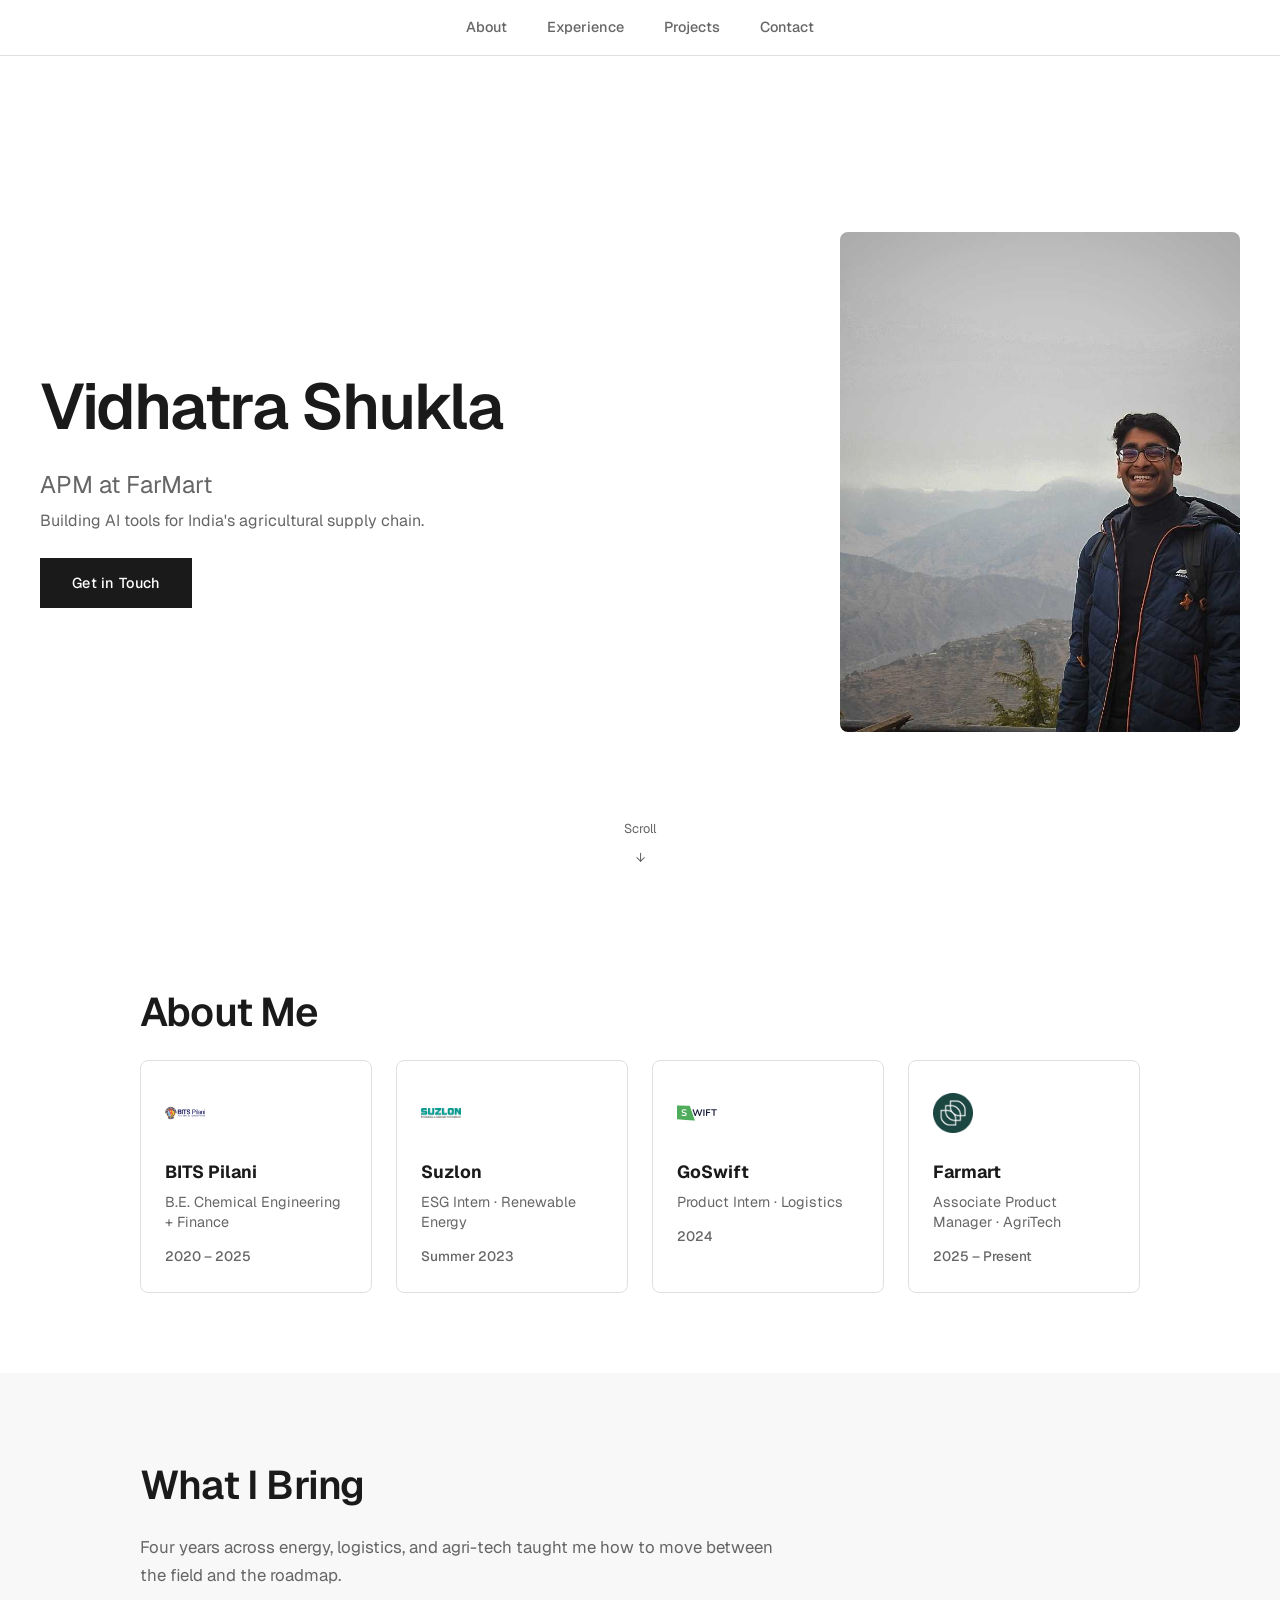
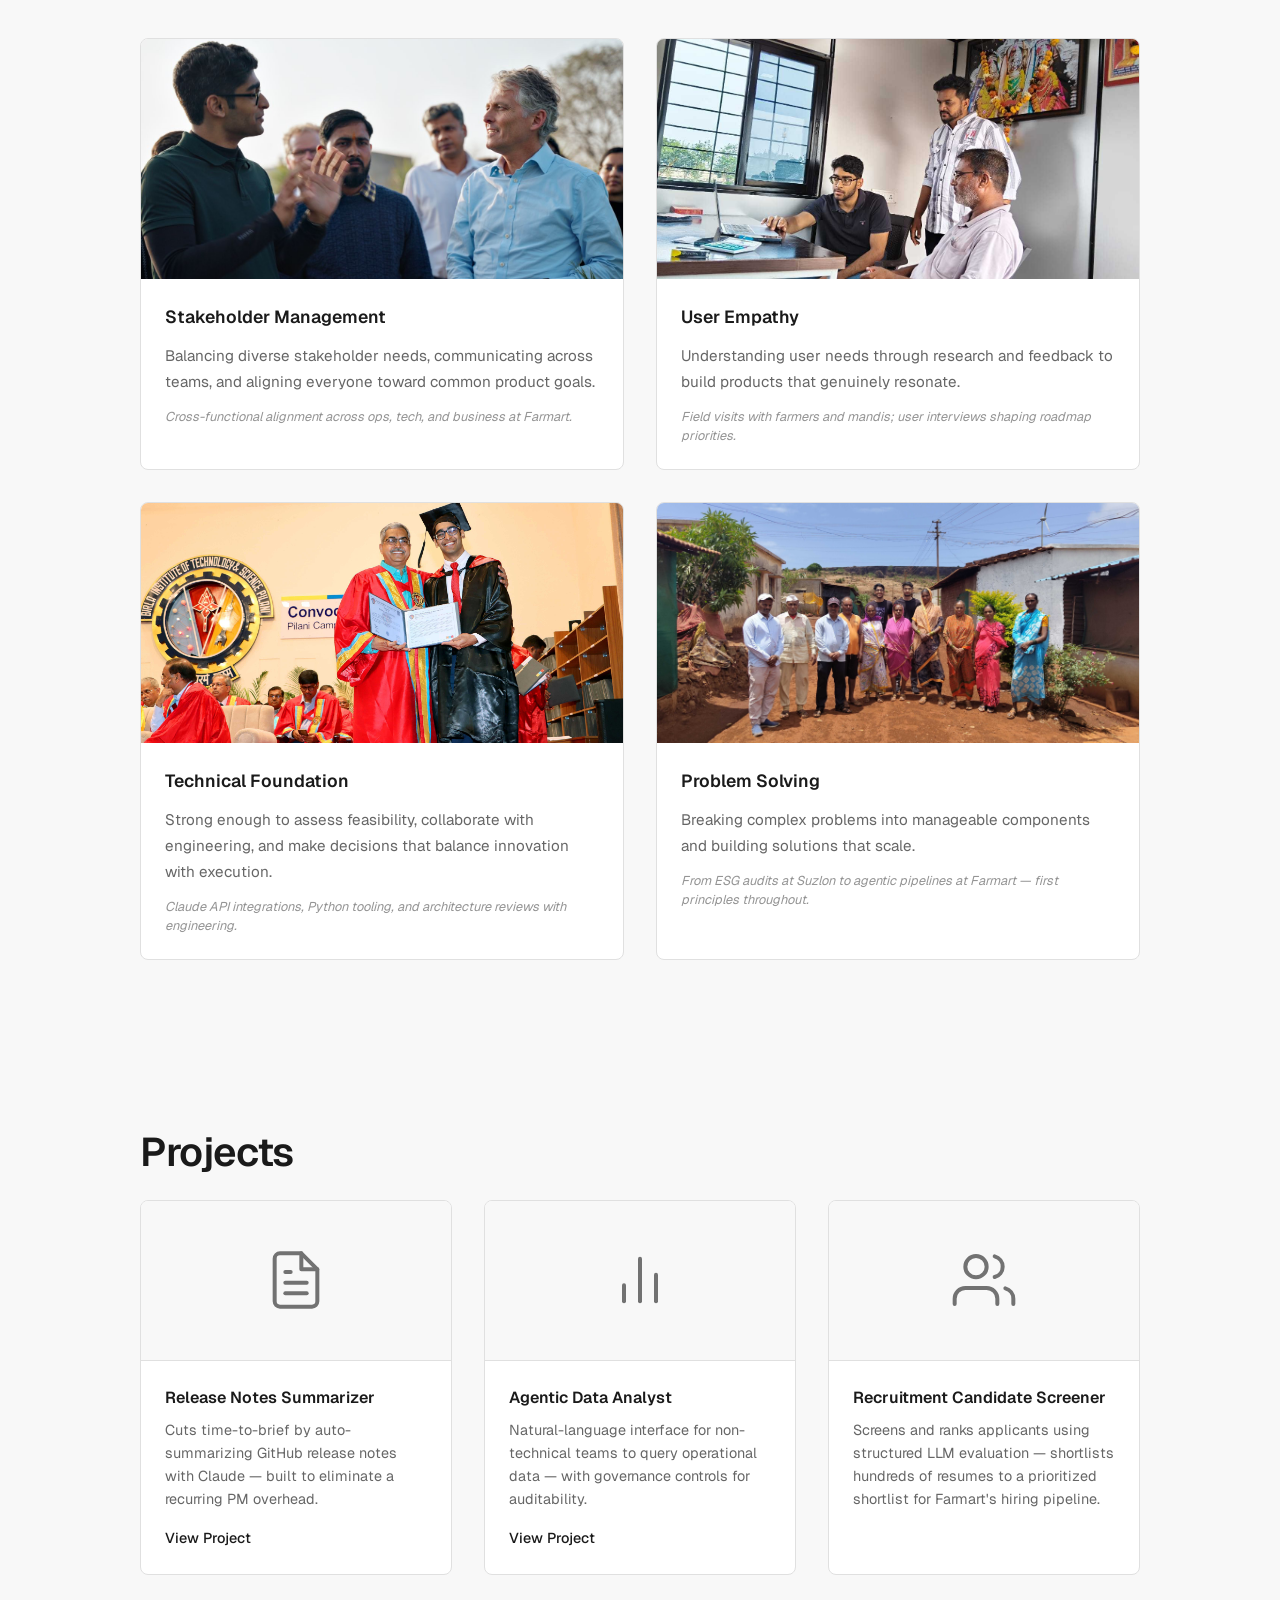
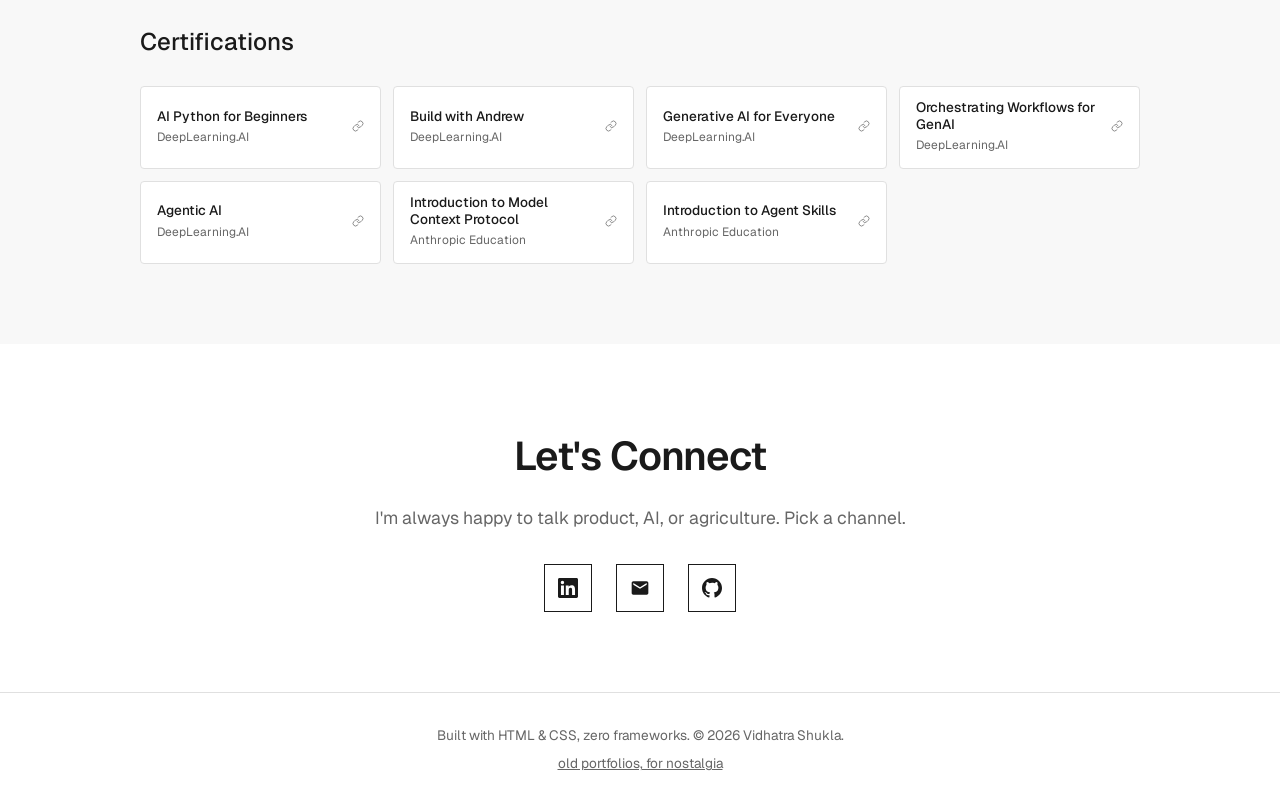
==== commit 6e7372f4: "fix: logo overlap in about cards, normalise filenames - Size logo img directly to prevent container " ====
--- a/index.html
+++ b/index.html
@@ -48,41 +48,33 @@
             <h2 class="section-title">About Me</h2>
             <div class="about-cards-horizontal">
                 <div class="highlight-card">
-                    <a href="https://www.bits-pilani.ac.in" target="_blank" class="card-logo-link">
-                        <div class="card-logo">
-                            <img src="assets/images/logos/bits-pilani.png" alt="BITS Pilani">
-                        </div>
-                    </a>
+                    <div class="card-logo">
+                        <a href="https://www.bits-pilani.ac.in" target="_blank"><img src="assets/images/logos/bits-pilani.png" alt="BITS Pilani"></a>
+                    </div>
                     <h3>BITS Pilani</h3>
                     <span class="card-role">B.E. Chemical Engineering + Finance</span>
                     <span class="year">2020 – 2025</span>
                 </div>
                 <div class="highlight-card">
-                    <a href="https://www.suzlon.com" target="_blank" class="card-logo-link">
-                        <div class="card-logo">
-                            <img src="assets/images/logos/suzlon.png" alt="Suzlon">
-                        </div>
-                    </a>
+                    <div class="card-logo">
+                        <a href="https://www.suzlon.com" target="_blank"><img src="assets/images/logos/suzlon.png" alt="Suzlon"></a>
+                    </div>
                     <h3>Suzlon</h3>
                     <span class="card-role">ESG Intern · Renewable Energy</span>
                     <span class="year">Summer 2023</span>
                 </div>
                 <div class="highlight-card">
-                    <a href="https://goswift.in" target="_blank" class="card-logo-link">
-                        <div class="card-logo">
-                            <img src="assets/images/logos/goswift.svg" alt="GoSwift">
-                        </div>
-                    </a>
+                    <div class="card-logo">
+                        <a href="https://goswift.in" target="_blank"><img src="assets/images/logos/goswift.svg" alt="GoSwift"></a>
+                    </div>
                     <h3>GoSwift</h3>
                     <span class="card-role">Product Intern · Logistics</span>
                     <span class="year">2024</span>
                 </div>
                 <div class="highlight-card">
-                    <a href="https://farmart.co" target="_blank" class="card-logo-link">
-                        <div class="card-logo">
-                            <img src="assets/images/logos/farmart.png" alt="Farmart">
-                        </div>
-                    </a>
+                    <div class="card-logo">
+                        <a href="https://farmart.co" target="_blank"><img src="assets/images/logos/farmart.png" alt="Farmart"></a>
+                    </div>
                     <h3>Farmart</h3>
                     <span class="card-role">Associate Product Manager · AgriTech</span>
                     <span class="year">2025 – Present</span>
@@ -194,22 +186,18 @@
             <p class="contact-text">I'm always happy to talk product, AI, or agriculture. Pick a channel.</p>
             <div class="contact-links">
                 <a href="https://www.linkedin.com/in/vidhatra-shukla/" target="_blank" class="contact-link" aria-label="LinkedIn">
-                    <svg xmlns="http://www.w3.org/2000/svg" viewBox="0 0 24 24" fill="none" stroke="currentColor" stroke-width="1.5" stroke-linecap="round" stroke-linejoin="round">
-                        <path d="M16 8a6 6 0 0 1 6 6v7h-4v-7a2 2 0 0 0-2-2 2 2 0 0 0-2 2v7h-4v-7a6 6 0 0 1 6-6z"/>
-                        <rect x="2" y="9" width="4" height="12"/>
-                        <circle cx="4" cy="4" r="2"/>
+                    <svg xmlns="http://www.w3.org/2000/svg" viewBox="0 0 24 24" fill="currentColor" width="18" height="18">
+                        <path d="M20.447 20.452h-3.554v-5.569c0-1.328-.027-3.037-1.852-3.037-1.853 0-2.136 1.445-2.136 2.939v5.667H9.351V9h3.414v1.561h.046c.477-.9 1.637-1.85 3.37-1.85 3.601 0 4.267 2.37 4.267 5.455v6.286zM5.337 7.433a2.062 2.062 0 0 1-2.063-2.065 2.064 2.064 0 1 1 2.063 2.065zm1.782 13.019H3.555V9h3.564v11.452zM22.225 0H1.771C.792 0 0 .774 0 1.729v20.542C0 23.227.792 24 1.771 24h20.451C23.2 24 24 23.227 24 22.271V1.729C24 .774 23.2 0 22.222 0h.003z"/>
                     </svg>
                 </a>
                 <a href="mailto:shuklavidhatra@gmail.com" class="contact-link" aria-label="Email">
-                    <svg xmlns="http://www.w3.org/2000/svg" viewBox="0 0 24 24" fill="none" stroke="currentColor" stroke-width="1.5" stroke-linecap="round" stroke-linejoin="round">
-                        <rect width="20" height="16" x="2" y="4" rx="2"/>
-                        <path d="m22 7-8.97 5.7a1.94 1.94 0 0 1-2.06 0L2 7"/>
+                    <svg xmlns="http://www.w3.org/2000/svg" viewBox="0 0 24 24" fill="currentColor" width="18" height="18">
+                        <path d="M20 4H4c-1.1 0-2 .9-2 2v12c0 1.1.9 2 2 2h16c1.1 0 2-.9 2-2V6c0-1.1-.9-2-2-2zm0 4-8 5-8-5V6l8 5 8-5v2z"/>
                     </svg>
                 </a>
                 <a href="https://github.com/vidhatrashukla" target="_blank" class="contact-link" aria-label="GitHub">
-                    <svg xmlns="http://www.w3.org/2000/svg" viewBox="0 0 24 24" fill="none" stroke="currentColor" stroke-width="1.5" stroke-linecap="round" stroke-linejoin="round">
-                        <path d="M15 22v-4a4.8 4.8 0 0 0-1-3.5c3 0 6-2 6-5.5.08-1.25-.27-2.48-1-3.5.28-1.15.28-2.35 0-3.5 0 0-1 0-3 1.5-2.64-.5-5.36-.5-8 0C6 2 5 2 5 2c-.3 1.15-.3 2.35 0 3.5A5.403 5.403 0 0 0 4 9c0 3.5 3 5.5 6 5.5-.39.49-.68 1.05-.85 1.65-.17.6-.22 1.23-.15 1.85v4"/>
-                        <path d="M9 18c-4.51 2-5-2-7-2"/>
+                    <svg xmlns="http://www.w3.org/2000/svg" viewBox="0 0 24 24" fill="currentColor" width="18" height="18">
+                        <path d="M12 0C5.374 0 0 5.373 0 12c0 5.302 3.438 9.8 8.207 11.387.599.111.793-.261.793-.577v-2.234c-3.338.726-4.033-1.416-4.033-1.416-.546-1.387-1.333-1.756-1.333-1.756-1.089-.745.083-.729.083-.729 1.205.084 1.839 1.237 1.839 1.237 1.07 1.834 2.807 1.304 3.492.997.107-.775.418-1.305.762-1.604-2.665-.305-5.467-1.334-5.467-5.931 0-1.311.469-2.381 1.236-3.221-.124-.303-.535-1.524.117-3.176 0 0 1.008-.322 3.301 1.23A11.509 11.509 0 0 1 12 5.803c1.02.005 2.047.138 3.006.404 2.291-1.552 3.297-1.23 3.297-1.23.653 1.653.242 2.874.118 3.176.77.84 1.235 1.911 1.235 3.221 0 4.609-2.807 5.624-5.479 5.921.43.372.823 1.102.823 2.222v3.293c0 .319.192.694.801.576C20.566 21.797 24 17.3 24 12c0-6.627-5.373-12-12-12z"/>
                     </svg>
                 </a>
             </div>
--- a/style.css
+++ b/style.css
@@ -195,13 +195,6 @@
 }
 
 /* About Section */
-.about-content {
-    display: grid;
-    grid-template-columns: 2fr 1fr;
-    gap: 3rem;
-    align-items: start;
-}
-
 .about-cards-horizontal {
     display: grid;
     grid-template-columns: repeat(4, 1fr);
@@ -210,44 +203,26 @@
 
 .about-cards-horizontal .highlight-card {
     padding: 1.5rem;
-}
-
-.about-text p {
-    font-size: 1.1rem;
-    color: var(--text-secondary);
-    margin-bottom: 1.5rem;
-    line-height: 1.8;
-}
-
-.about-text strong {
-    color: var(--text-primary);
-    font-weight: 500;
+    padding-top: 2rem;
+    display: flex;
+    flex-direction: column;
+    gap: 0.35rem;
+    position: static;
+    overflow: visible;
 }
 
 .card-logo {
-    width: 50px;
-    height: 50px;
-    display: flex;
-    align-items: center;
-    justify-content: center;
-    background: transparent;
-    overflow: hidden;
-}
-
-.card-logo-link {
-    position: absolute;
-    top: 1.5rem;
-    right: 1.5rem;
-    text-decoration: none;
-}
-
-.card-logo-link:hover .card-logo {
-    transform: scale(1.1);
+    margin-bottom: 0.75rem;
+}
+
+.card-logo a {
+    display: inline-block;
 }
 
 .card-logo img {
-    width: 100%;
-    height: 100%;
+    display: block;
+    width: 40px;
+    height: 40px;
     object-fit: contain;
 }
 
@@ -274,14 +249,14 @@
 }
 
 .highlight-card h3 {
-    font-size: 1.25rem;
-    margin-bottom: 0.5rem;
+    font-size: 1.1rem;
+    margin-bottom: 0;
 }
 
 .highlight-card p {
     color: var(--text-secondary);
-    font-size: 0.95rem;
-    margin-bottom: 0.5rem;
+    font-size: 0.9rem;
+    margin-bottom: 0;
 }
 
 .highlight-card .year {
@@ -667,10 +642,6 @@
         width: 280px;
     }
 
-    .about-content {
-        grid-template-columns: 1fr;
-    }
-
     .about-cards-horizontal {
         grid-template-columns: repeat(2, 1fr);
     }
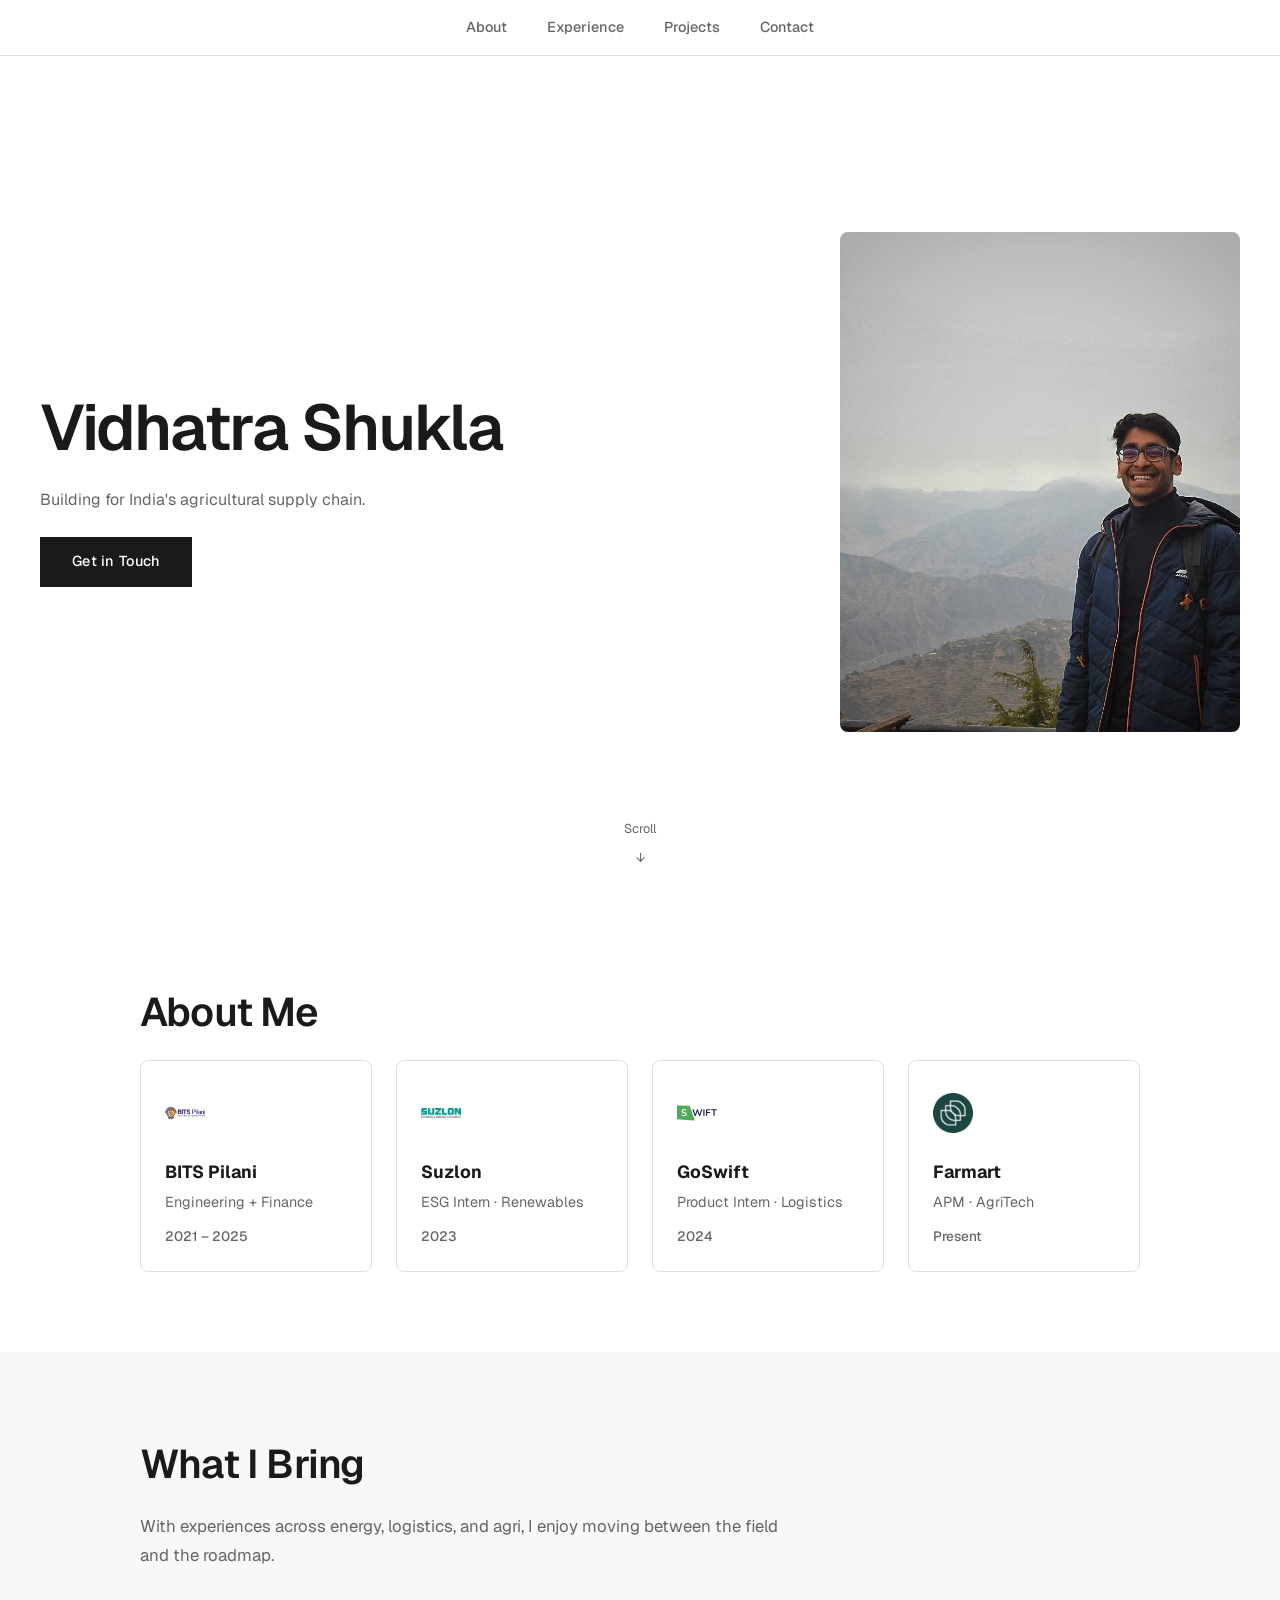
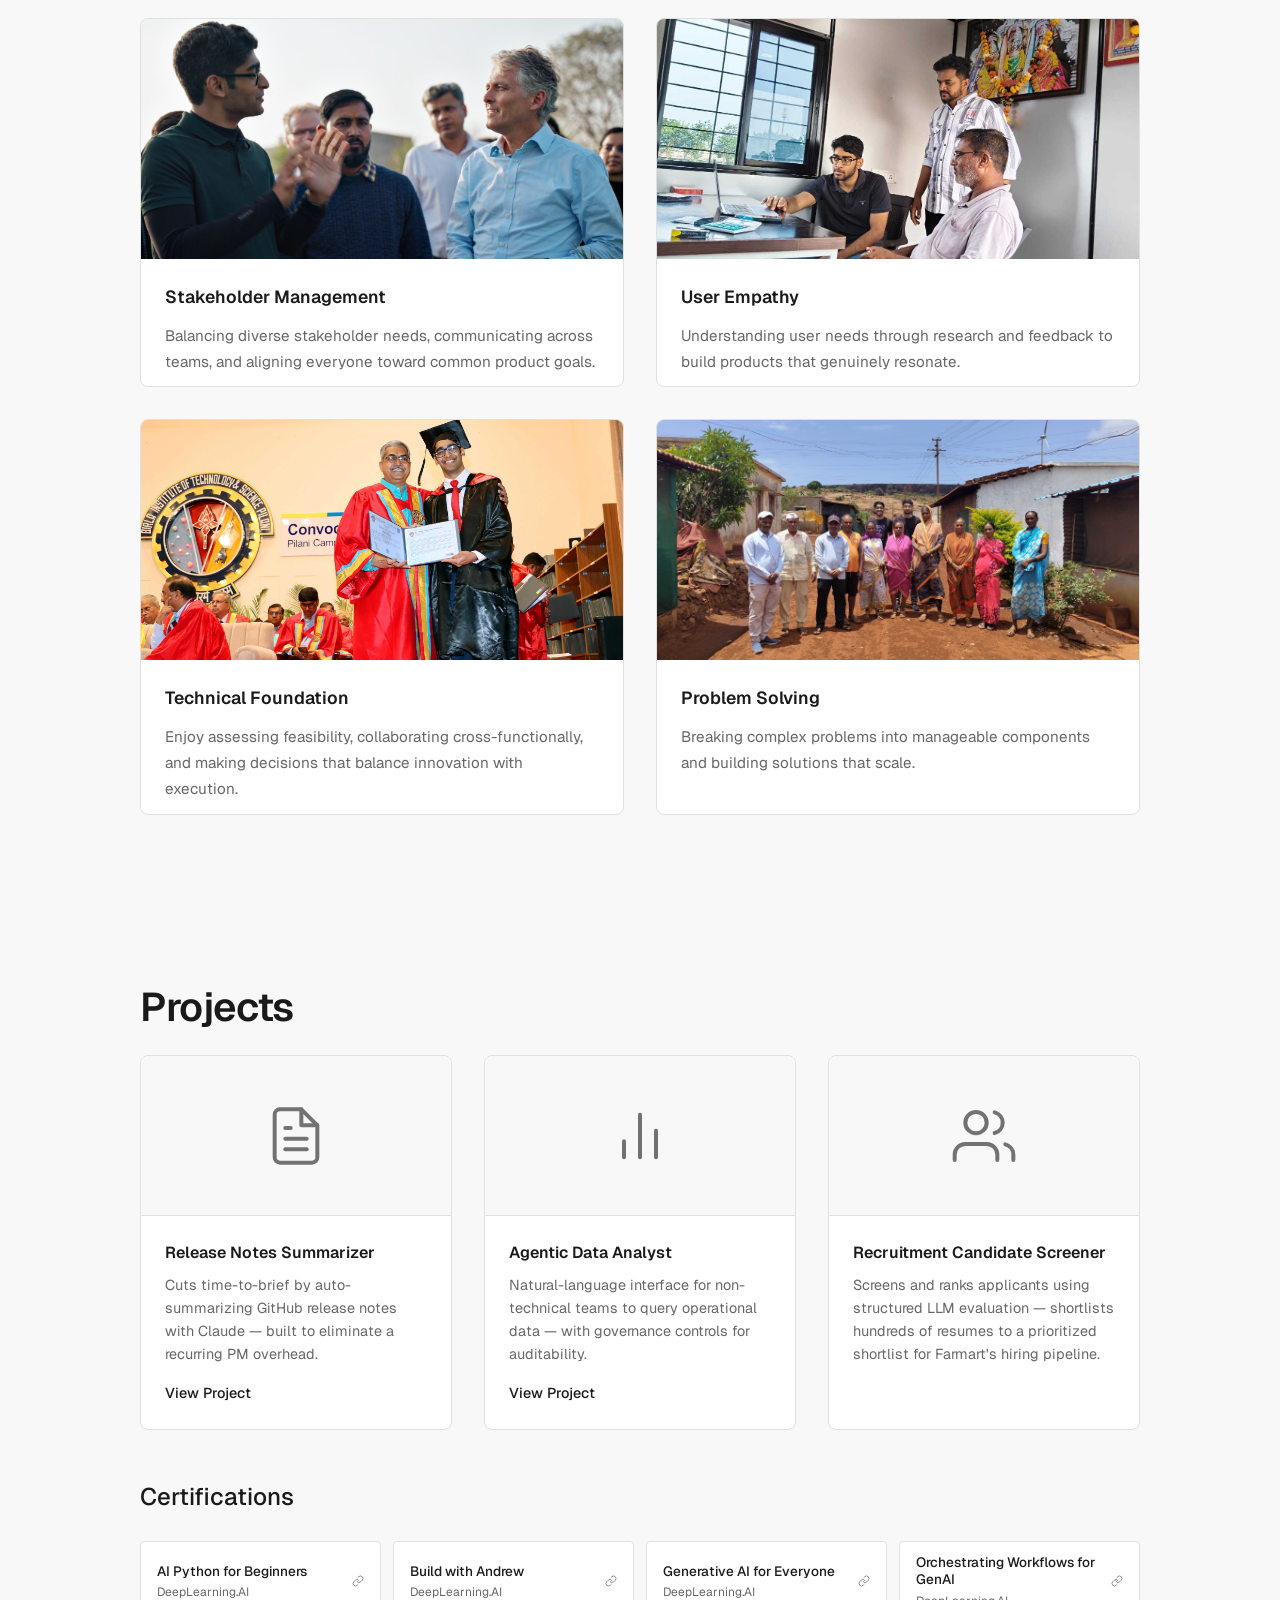
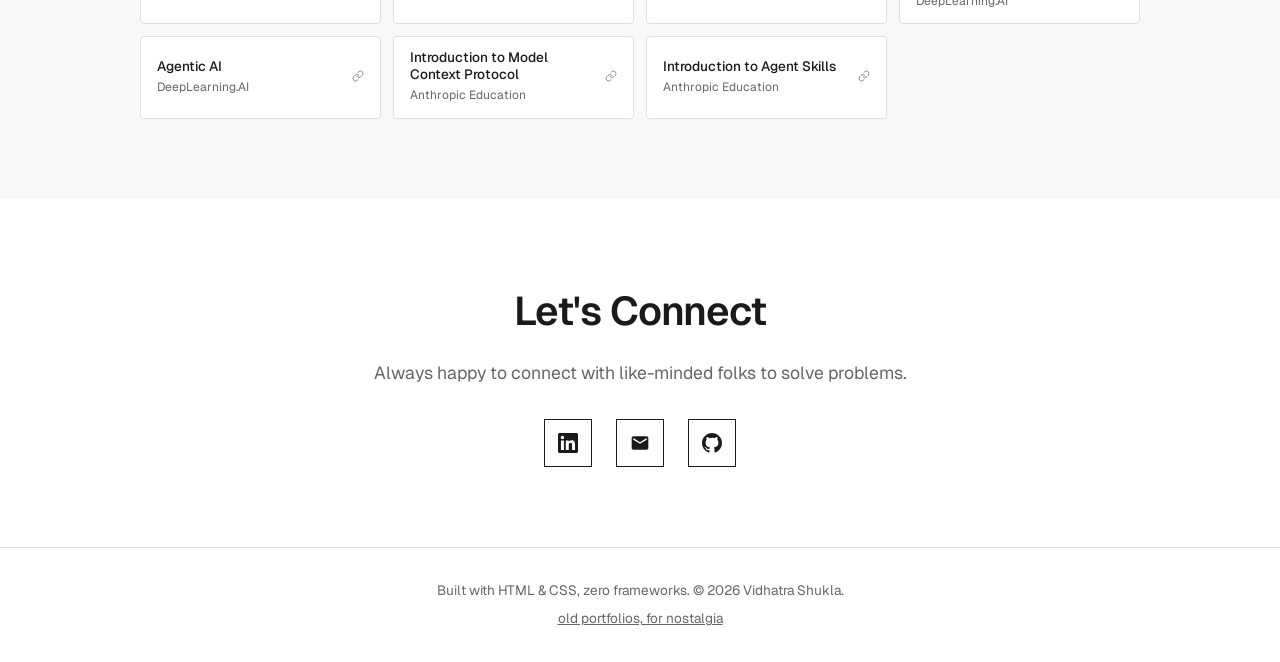
==== commit c216b7b9: "chore: revamp" ====
--- a/index.html
+++ b/index.html
@@ -6,7 +6,7 @@
     <title>Vidhatra Shukla</title>
     <meta name="description" content="Vidhatra Shukla — APM at FarMart. Building AI tools for India's agricultural supply chain.">
     <meta property="og:title" content="Vidhatra Shukla">
-    <meta property="og:description" content="APM at FarMart · Building AI tools for India's agricultural supply chain.">
+    <meta property="og:description" content="Building for India's agricultural supply chain.">
     <meta property="og:image" content="assets/images/vidhatra.jpg">
     <meta property="og:type" content="website">
     <link rel="icon" href="data:image/svg+xml,<svg xmlns='http://www.w3.org/2000/svg' viewBox='0 0 100 100'><text y='.9em' font-size='90' font-family='sans-serif'>V</text></svg>">
@@ -29,8 +29,7 @@
         <div class="hero-content">
             <div class="hero-text">
                 <h1>Vidhatra Shukla</h1>
-                <p class="tagline">APM at FarMart</p>
-                <p class="tagline-sub">Building AI tools for India's agricultural supply chain.</p>
+                <p class="tagline-sub">Building for India's agricultural supply chain.</p>
                 <a href="#contact" class="cta-button">Get in Touch</a>
             </div>
             <div class="hero-image">
@@ -52,16 +51,16 @@
                         <a href="https://www.bits-pilani.ac.in" target="_blank"><img src="assets/images/logos/bits-pilani.png" alt="BITS Pilani"></a>
                     </div>
                     <h3>BITS Pilani</h3>
-                    <span class="card-role">B.E. Chemical Engineering + Finance</span>
-                    <span class="year">2020 – 2025</span>
+                    <span class="card-role">Engineering + Finance</span>
+                    <span class="year">2021 – 2025</span>
                 </div>
                 <div class="highlight-card">
                     <div class="card-logo">
                         <a href="https://www.suzlon.com" target="_blank"><img src="assets/images/logos/suzlon.png" alt="Suzlon"></a>
                     </div>
                     <h3>Suzlon</h3>
-                    <span class="card-role">ESG Intern · Renewable Energy</span>
-                    <span class="year">Summer 2023</span>
+                    <span class="card-role">ESG Intern · Renewables</span>
+                    <span class="year">2023</span>
                 </div>
                 <div class="highlight-card">
                     <div class="card-logo">
@@ -76,8 +75,8 @@
                         <a href="https://farmart.co" target="_blank"><img src="assets/images/logos/farmart.png" alt="Farmart"></a>
                     </div>
                     <h3>Farmart</h3>
-                    <span class="card-role">Associate Product Manager · AgriTech</span>
-                    <span class="year">2025 – Present</span>
+                    <span class="card-role">APM · AgriTech</span>
+                    <span class="year">Present</span>
                 </div>
             </div>
         </div>
@@ -86,7 +85,7 @@
     <section id="experience" class="section bg-light">
         <div class="container">
             <h2 class="section-title">What I Bring</h2>
-            <p class="section-subtitle">Four years across energy, logistics, and agri-tech taught me how to move between the field and the roadmap.</p>
+            <p class="section-subtitle">With experiences across energy, logistics, and agri, I enjoy moving between the field and the roadmap.</p>
             <div class="expertise-grid">
                 <div class="expertise-card">
                     <div class="expertise-image">
@@ -94,7 +93,6 @@
                     </div>
                     <h3>Stakeholder Management</h3>
                     <p>Balancing diverse stakeholder needs, communicating across teams, and aligning everyone toward common product goals.</p>
-                    <span class="expertise-evidence">Cross-functional alignment across ops, tech, and business at Farmart.</span>
                 </div>
                 <div class="expertise-card">
                     <div class="expertise-image expertise-image-crop-top">
@@ -102,15 +100,13 @@
                     </div>
                     <h3>User Empathy</h3>
                     <p>Understanding user needs through research and feedback to build products that genuinely resonate.</p>
-                    <span class="expertise-evidence">Field visits with farmers and mandis; user interviews shaping roadmap priorities.</span>
                 </div>
                 <div class="expertise-card">
                     <div class="expertise-image">
                         <img src="assets/images/technical-foundation.jpg" alt="Technical Foundation" loading="lazy">
                     </div>
                     <h3>Technical Foundation</h3>
-                    <p>Strong enough to assess feasibility, collaborate with engineering, and make decisions that balance innovation with execution.</p>
-                    <span class="expertise-evidence">Claude API integrations, Python tooling, and architecture reviews with engineering.</span>
+                    <p>Enjoy assessing feasibility, collaborating cross-functionally, and making decisions that balance innovation with execution.</p>
                 </div>
                 <div class="expertise-card">
                     <div class="expertise-image expertise-image-crop-top">
@@ -118,7 +114,6 @@
                     </div>
                     <h3>Problem Solving</h3>
                     <p>Breaking complex problems into manageable components and building solutions that scale.</p>
-                    <span class="expertise-evidence">From ESG audits at Suzlon to agentic pipelines at Farmart — first principles throughout.</span>
                 </div>
             </div>
         </div>
@@ -183,7 +178,7 @@
     <section id="contact" class="section">
         <div class="container">
             <h2 class="section-title">Let's Connect</h2>
-            <p class="contact-text">I'm always happy to talk product, AI, or agriculture. Pick a channel.</p>
+            <p class="contact-text"> Always happy to connect with like-minded folks to solve problems.</p>
             <div class="contact-links">
                 <a href="https://www.linkedin.com/in/vidhatra-shukla/" target="_blank" class="contact-link" aria-label="LinkedIn">
                     <svg xmlns="http://www.w3.org/2000/svg" viewBox="0 0 24 24" fill="currentColor" width="18" height="18">
--- a/style.css
+++ b/style.css
@@ -239,15 +239,6 @@
     border-color: #bbb;
 }
 
-.timeline-cards .highlight-card {
-    padding: 1.5rem;
-}
-
-.timeline-cards .card-logo-link {
-    top: 1rem;
-    right: 1rem;
-}
-
 .highlight-card h3 {
     font-size: 1.1rem;
     margin-bottom: 0;
@@ -271,55 +262,6 @@
     color: var(--text-secondary);
     margin-bottom: 0.5rem;
     line-height: 1.4;
-}
-
-/* Timeline Cards */
-.timeline-cards {
-    display: flex;
-    flex-direction: column;
-    gap: 1.5rem;
-    margin-top: 1.5rem;
-    list-style: none;
-    padding: 0;
-}
-
-.timeline-cards .highlight-card {
-    position: relative;
-    padding: 1.5rem;
-    transition: transform 0.3s ease, box-shadow 0.3s ease;
-    list-style: none;
-}
-
-.about-highlight {
-    list-style: none;
-    padding: 0;
-}
-
-.timeline-cards .highlight-card:hover {
-    transform: translateX(8px);
-    box-shadow: 0 4px 12px rgba(0, 0, 0, 0.1);
-}
-
-.timeline-cards .highlight-card::before {
-    content: '';
-    position: absolute;
-    left: -1.5rem;
-    top: 50%;
-    transform: translateY(-50%);
-    width: 8px;
-    height: 8px;
-    background: var(--text-primary);
-    border-radius: 50%;
-}
-
-.timeline-cards .highlight-card:not(:last-child)::after {
-    content: '';
-    position: absolute;
-    left: calc(-1.5rem + 3px);
-    top: calc(100% + 0.75rem);
-    width: 2px;
-    height: 1.5rem;
-    background: var(--border);
 }
 
 /* Certifications - Static Grid */
@@ -391,18 +333,6 @@
     color: var(--text-primary);
 }
 
-.cert-download {
-    display: inline-block;
-    font-size: 0.85rem;
-    color: var(--text-primary);
-    text-decoration: underline;
-    font-weight: 500;
-}
-
-.cert-download:hover {
-    color: var(--text-secondary);
-}
-
 /* Expertise */
 .expertise-grid {
     display: grid;
@@ -433,16 +363,6 @@
     margin-top: 0;
 }
 
-.expertise-image-crop-vertical {
-    position: relative;
-    overflow: hidden;
-}
-
-.expertise-image-crop-vertical img {
-    margin-top: -200px;
-    margin-bottom: -200px;
-}
-
 .expertise-image img {
     width: 100%;
     height: auto;
@@ -664,101 +584,6 @@
     }
 }
 
-/* Volunteering */
-.volunteering-grid {
-    display: grid;
-    grid-template-columns: repeat(auto-fit, minmax(280px, 1fr));
-    gap: 1.5rem;
-}
-
-.volunteer-card {
-    background: var(--bg-primary);
-    padding: 1.5rem;
-    border: 1px solid var(--border);
-    border-radius: 4px;
-    transition: all 0.3s ease;
-}
-
-.volunteer-card:hover {
-    border-color: var(--text-primary);
-}
-
-.volunteer-card h3 {
-    font-size: 1.1rem;
-    font-weight: 600;
-    margin-bottom: 0.5rem;
-}
-
-.volunteer-role {
-    font-size: 0.9rem;
-    color: var(--text-secondary);
-    margin-bottom: 0.75rem;
-}
-
-.volunteer-desc {
-    font-size: 0.9rem;
-    color: var(--text-secondary);
-    line-height: 1.6;
-}
-
-/* Hobbies & Travel */
-.india-map-container {
-    max-width: 600px;
-    margin: 0 auto;
-}
-
-.india-map {
-    width: 100%;
-    height: auto;
-}
-
-.india-map .state {
-    fill: #e0e0e0;
-    stroke: #1a1a1a;
-    stroke-width: 1;
-    transition: all 0.3s ease;
-    cursor: pointer;
-}
-
-.india-map .state:hover,
-.india-map .state.visited {
-    fill: #1a1a1a;
-}
-
-.india-map .state:hover {
-    opacity: 0.8;
-}
-
-.map-legend {
-    display: flex;
-    justify-content: center;
-    gap: 2rem;
-    margin-top: 1.5rem;
-}
-
-.legend-item {
-    display: flex;
-    align-items: center;
-    gap: 0.5rem;
-    font-size: 0.85rem;
-    color: var(--text-secondary);
-}
-
-.legend-color {
-    width: 16px;
-    height: 16px;
-    border-radius: 2px;
-}
-
-.legend-color.visited {
-    background: #1a1a1a;
-}
-
-.legend-color.not-visited {
-    background: #e0e0e0;
-    border: 1px solid #1a1a1a;
-}
-
 /* Focus & Accessibility */
 :focus-visible {
     outline: 2px solid var(--text-primary);
